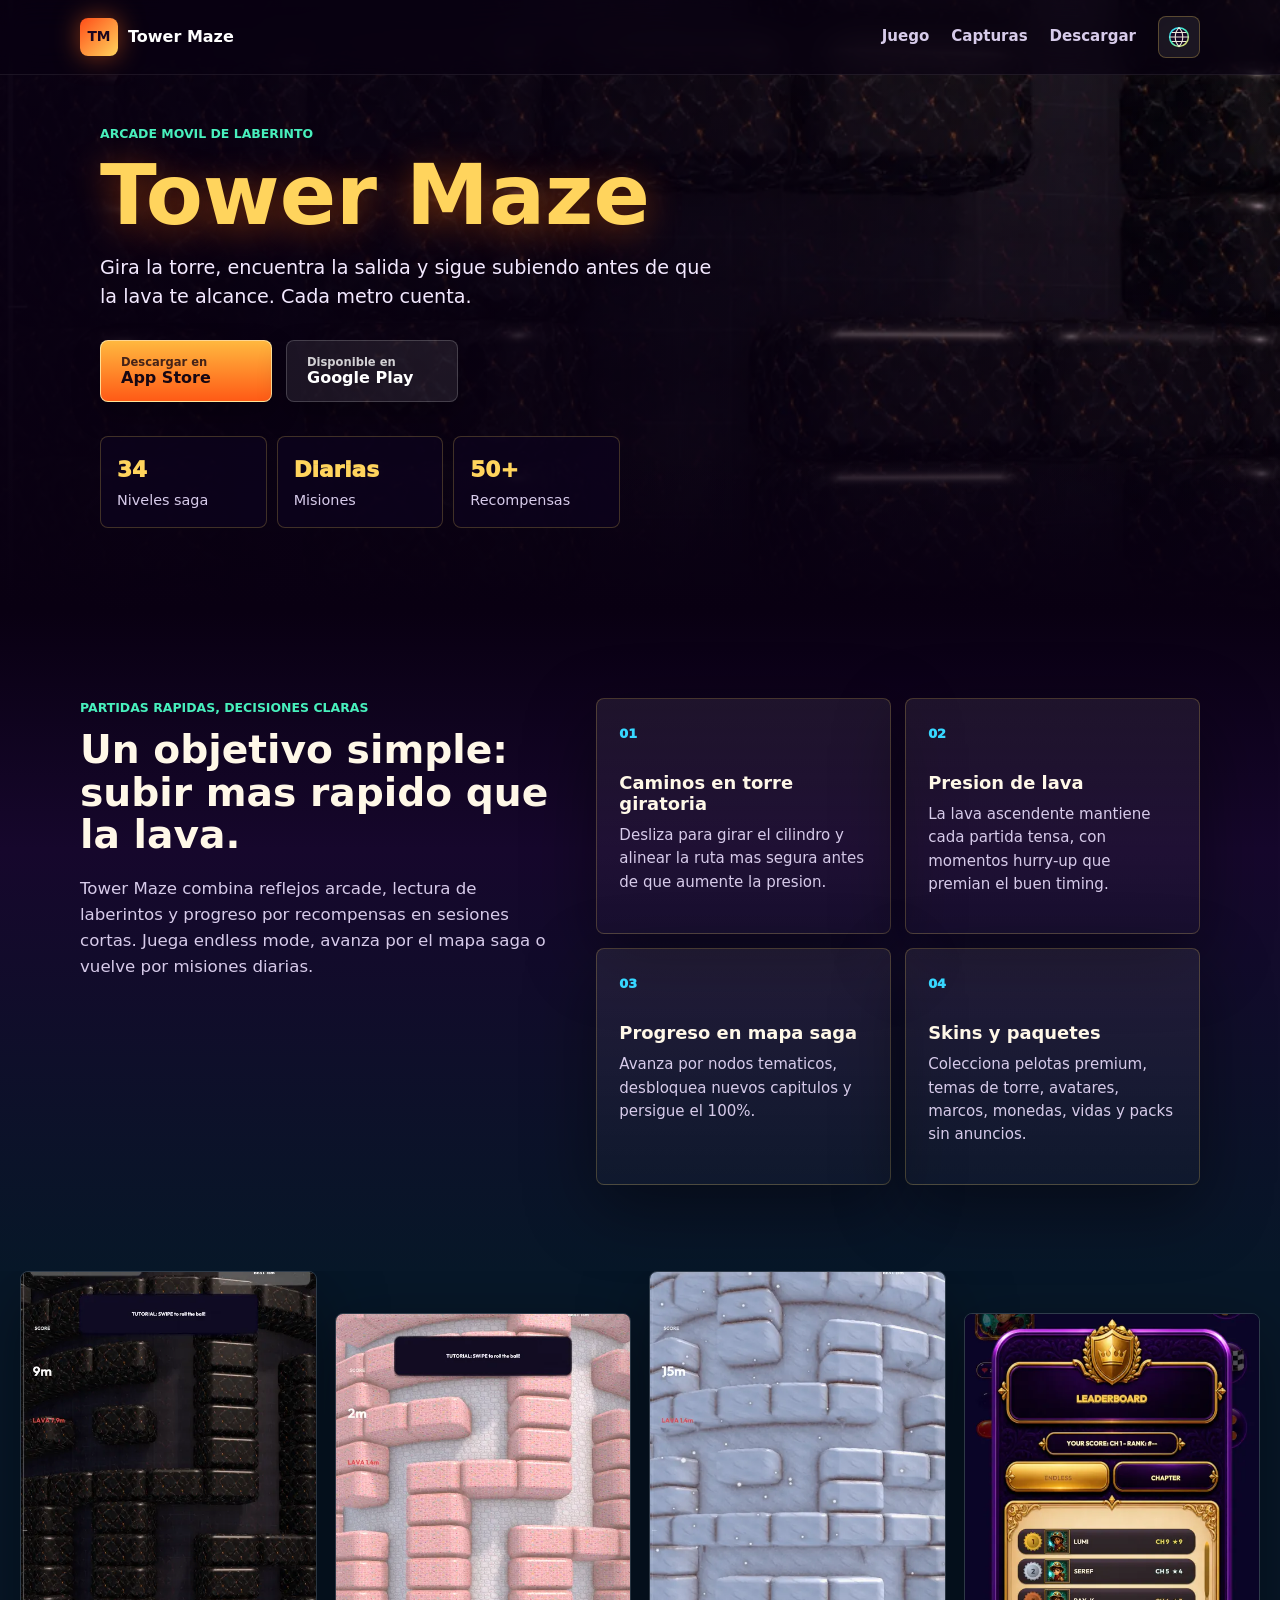
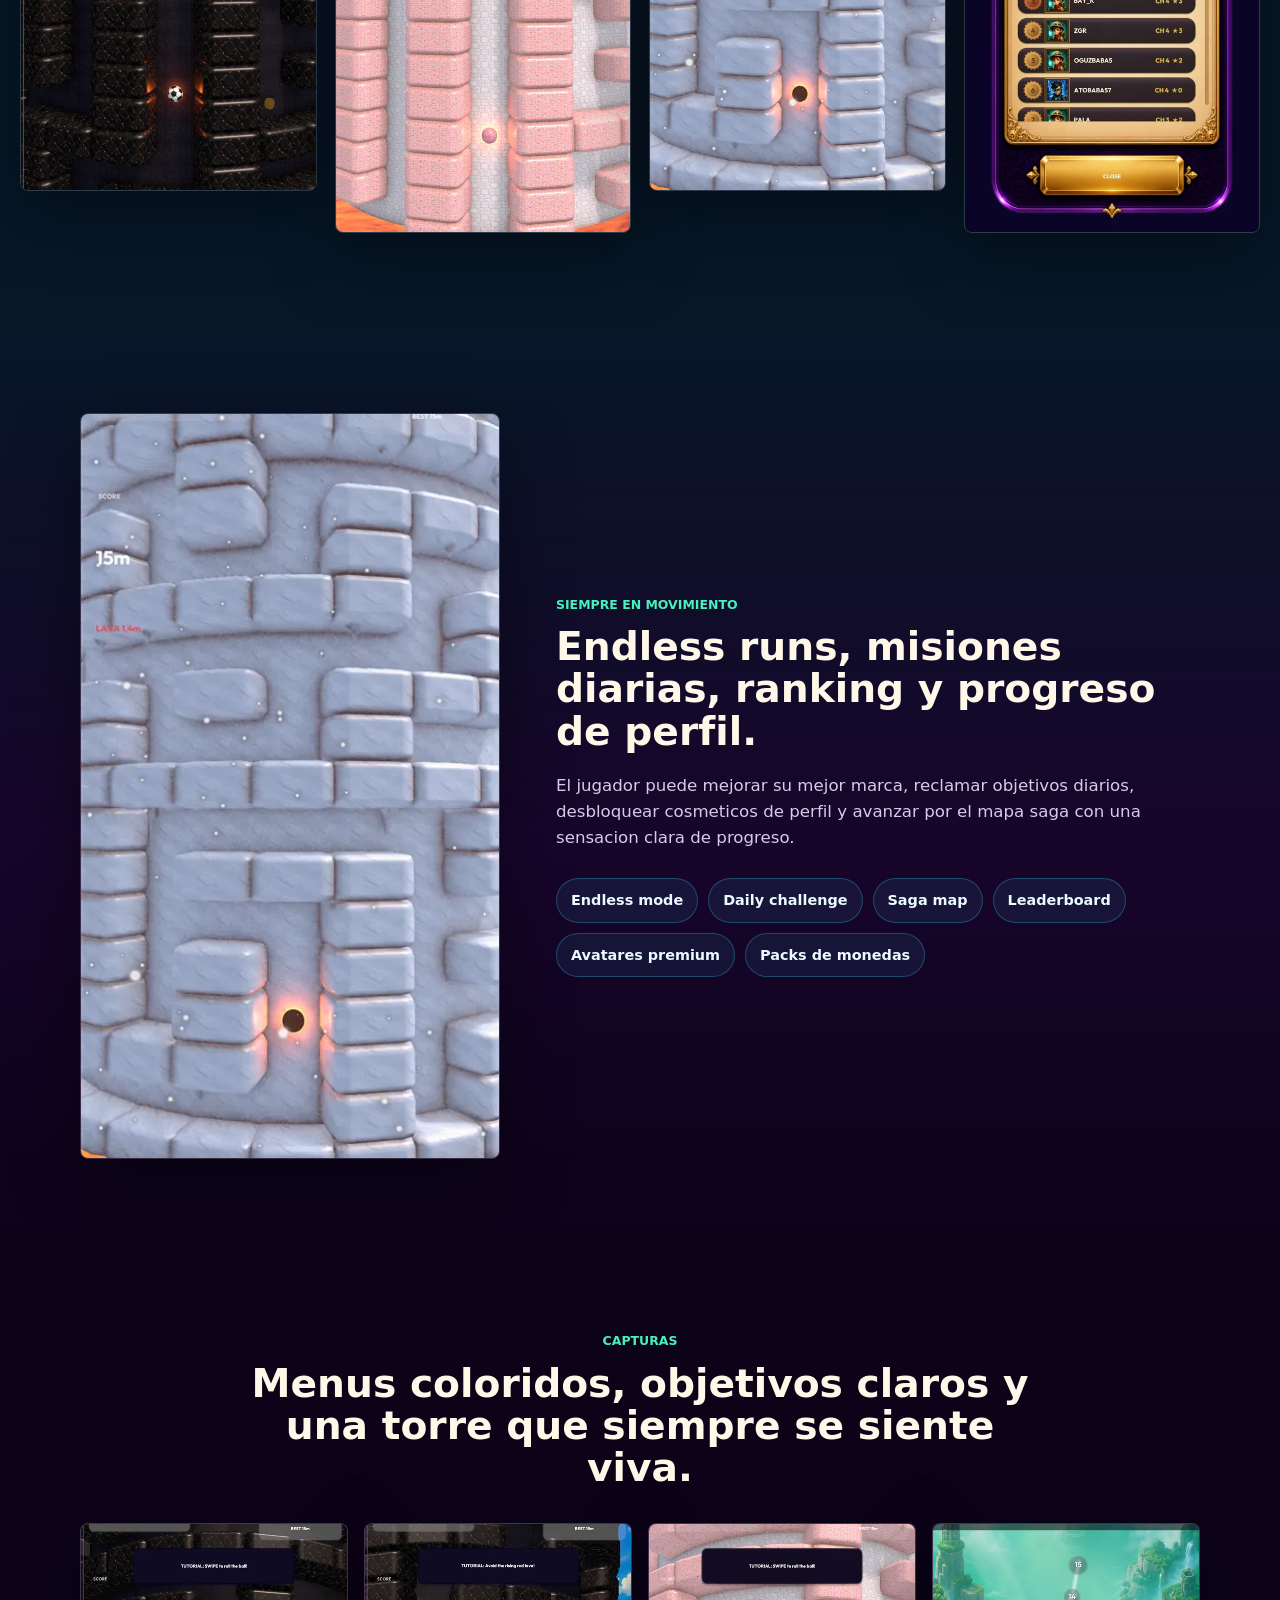
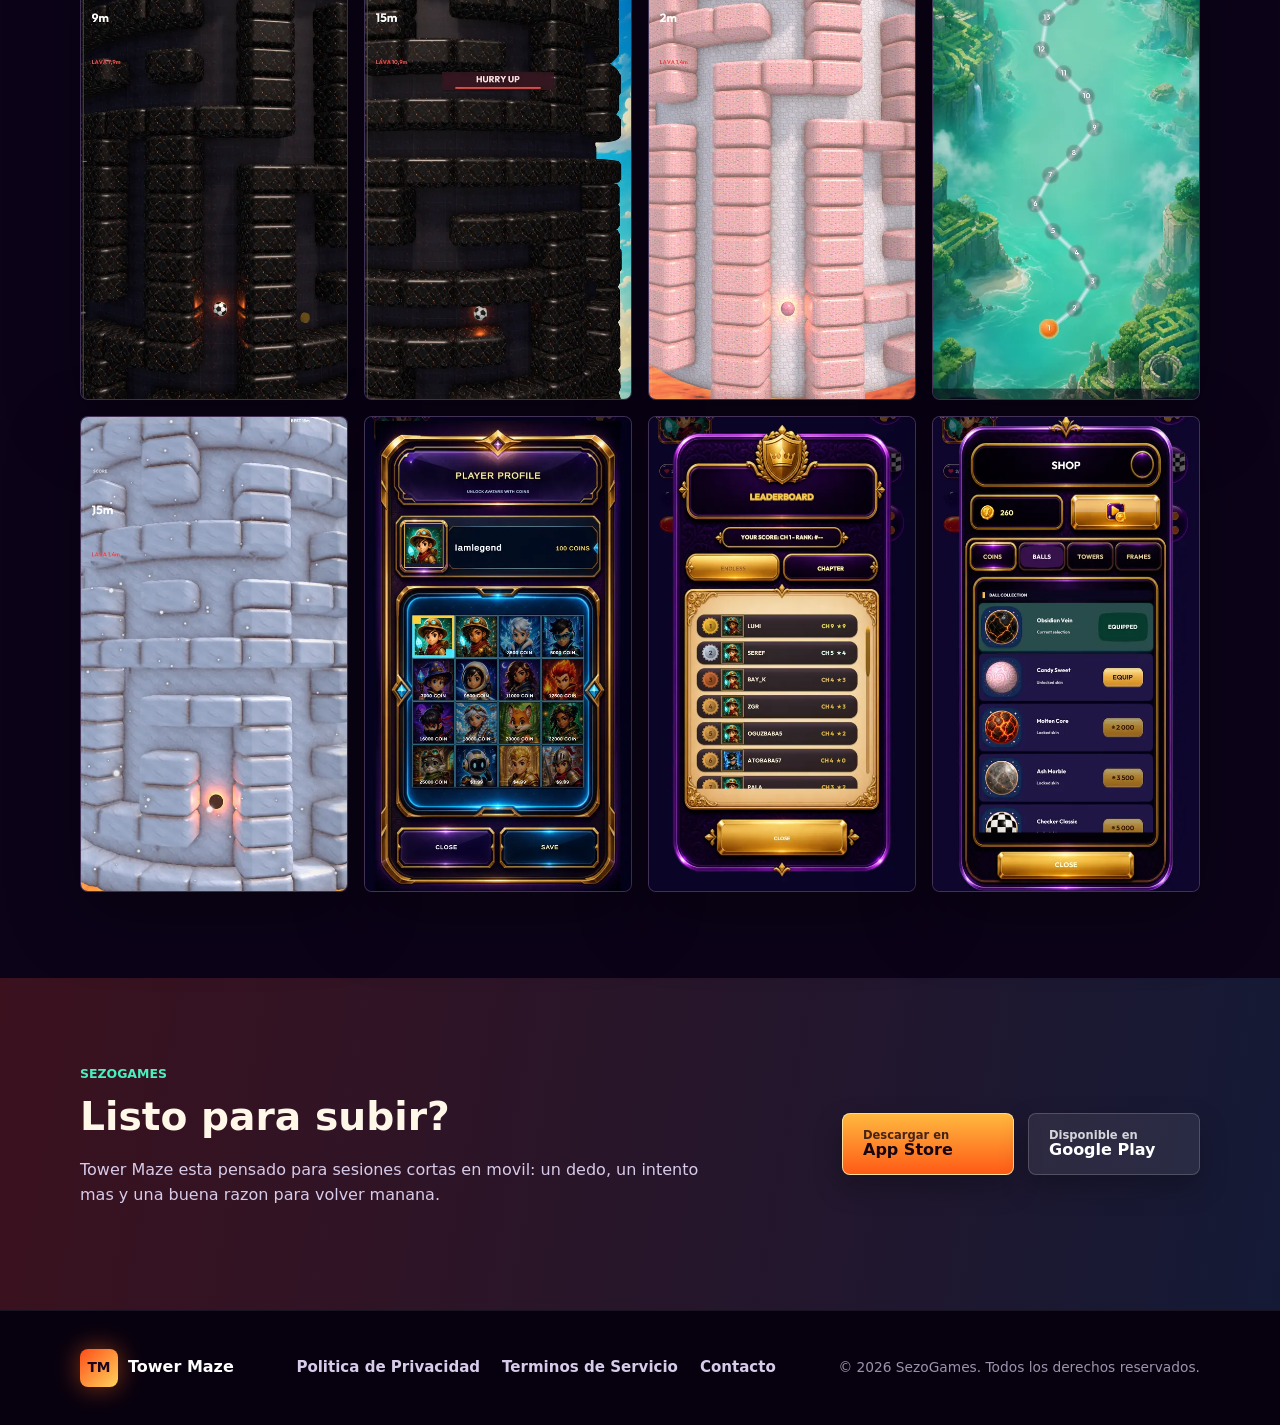
==== es/index.html @ 03af265b "Use icon language selector" ====
<!DOCTYPE html>
<html lang="es">
<head>
  <meta charset="UTF-8" />
  <meta name="viewport" content="width=device-width, initial-scale=1.0" />

  <title>Tower Maze - Sube, Escapa, Sobrevive | SezoGames</title>
  <meta name="description" content="Tower Maze es un juego arcade movil donde giras una torre laberinto, escapas de la lava, desbloqueas skins premium y completas misiones diarias." />
  <meta name="keywords" content="Tower Maze, SezoGames, juego arcade movil, torre de lava, laberinto giratorio, skins de pelota, misiones diarias, clasificacion" />

  <link rel="canonical" href="https://sezogames.github.io/es/" />
  <link rel="alternate" hreflang="en" href="https://sezogames.github.io/" />
  <link rel="alternate" hreflang="tr" href="https://sezogames.github.io/tr/" />
  <link rel="alternate" hreflang="es" href="https://sezogames.github.io/es/" />
  <link rel="alternate" hreflang="x-default" href="https://sezogames.github.io/" />

  <meta property="og:type" content="website" />
  <meta property="og:title" content="Tower Maze - Sube, Escapa, Sobrevive" />
  <meta property="og:description" content="Gira la torre, esquiva la lava, desbloquea skins y completa misiones diarias en Tower Maze." />
  <meta property="og:image" content="https://sezogames.github.io/assets/og-image.png" />
  <meta property="og:url" content="https://sezogames.github.io/es/" />
  <meta property="og:site_name" content="SezoGames" />
  <meta property="og:locale" content="es_ES" />

  <meta name="twitter:card" content="summary_large_image" />
  <meta name="twitter:title" content="Tower Maze - Sube, Escapa, Sobrevive" />
  <meta name="twitter:description" content="Gira la torre, esquiva la lava, desbloquea skins y completa misiones diarias en Tower Maze." />
  <meta name="twitter:image" content="https://sezogames.github.io/assets/og-image.png" />
  <link rel="icon" href="../assets/favicon.ico" />

  <script type="application/ld+json">
  {
    "@context": "https://schema.org",
    "@type": "MobileApplication",
    "name": "Tower Maze",
    "description": "Un juego arcade movil sobre girar una torre laberinto, escapar de la lava ascendente y desbloquear cosmeticos premium.",
    "operatingSystem": "Android, iOS",
    "applicationCategory": "GameApplication",
    "genre": ["Arcade", "Puzzle", "Action"],
    "inLanguage": ["en", "tr", "es"],
    "author": {
      "@type": "Organization",
      "name": "SezoGames"
    },
    "offers": {
      "@type": "Offer",
      "price": "0",
      "priceCurrency": "USD"
    }
  }
  </script>

  <link rel="stylesheet" href="../style.css" />
</head>
<body>
  <header class="topbar">
    <a class="brand" href="../" aria-label="Inicio de Tower Maze">
      <span class="brand-mark">TM</span>
      <span>Tower Maze</span>
    </a>
    <nav class="topnav" aria-label="Navegacion principal">
      <a href="#gameplay">Juego</a>
      <a href="#screenshots">Capturas</a>
      <a href="#download">Descargar</a>
      <details class="language-switcher">
        <summary aria-label="Elegir idioma">
          <img src="../assets/language-icon.svg" alt="" class="language-icon" />
        </summary>
        <div class="language-menu">
          <a href="../">English</a>
          <a href="../tr/">Turkce</a>
        </div>
      </details>
    </nav>
  </header>

  <main>
    <section class="hero">
      <div class="hero-content">
        <p class="eyebrow">Arcade movil de laberinto</p>
        <h1>Tower Maze</h1>
        <p class="hero-copy">
          Gira la torre, encuentra la salida y sigue subiendo antes de que la lava te alcance.
          Cada metro cuenta.
        </p>
        <div class="hero-actions" id="download">
          <a class="store-button primary" href="https://apps.apple.com/app/id6790924420" aria-label="Descargar Tower Maze en App Store">
            <span class="store-kicker">Descargar en</span>
            <span>App Store</span>
          </a>
          <a class="store-button" href="https://play.google.com/store/apps/details?id=com.sezogames.towermaze" aria-label="Descargar Tower Maze en Google Play">
            <span class="store-kicker">Disponible en</span>
            <span>Google Play</span>
          </a>
        </div>
        <dl class="hero-stats" aria-label="Destacados del juego">
          <div>
            <dt>34</dt>
            <dd>Niveles saga</dd>
          </div>
          <div>
            <dt>Diarias</dt>
            <dd>Misiones</dd>
          </div>
          <div>
            <dt>50+</dt>
            <dd>Recompensas</dd>
          </div>
        </dl>
      </div>
    </section>

    <section class="showcase" id="gameplay">
      <div class="container showcase-grid">
        <div class="section-intro">
          <p class="eyebrow">Partidas rapidas, decisiones claras</p>
          <h2>Un objetivo simple: subir mas rapido que la lava.</h2>
          <p>
            Tower Maze combina reflejos arcade, lectura de laberintos y progreso por recompensas en sesiones cortas.
            Juega endless mode, avanza por el mapa saga o vuelve por misiones diarias.
          </p>
        </div>
        <div class="feature-list">
          <article class="feature-card">
            <span class="feature-number">01</span>
            <h3>Caminos en torre giratoria</h3>
            <p>Desliza para girar el cilindro y alinear la ruta mas segura antes de que aumente la presion.</p>
          </article>
          <article class="feature-card">
            <span class="feature-number">02</span>
            <h3>Presion de lava</h3>
            <p>La lava ascendente mantiene cada partida tensa, con momentos hurry-up que premian el buen timing.</p>
          </article>
          <article class="feature-card">
            <span class="feature-number">03</span>
            <h3>Progreso en mapa saga</h3>
            <p>Avanza por nodos tematicos, desbloquea nuevos capitulos y persigue el 100%.</p>
          </article>
          <article class="feature-card">
            <span class="feature-number">04</span>
            <h3>Skins y paquetes</h3>
            <p>Colecciona pelotas premium, temas de torre, avatares, marcos, monedas, vidas y packs sin anuncios.</p>
          </article>
        </div>
      </div>
    </section>

    <section class="phone-strip" aria-label="Capturas de Tower Maze">
      <img src="../assets/screenshots/screen-01.webp" alt="Gameplay de Tower Maze en una torre oscura con lava" loading="lazy" />
      <img src="../assets/screenshots/screen-03.webp" alt="Momento hurry up en una torre helada de Tower Maze" loading="lazy" />
      <img src="../assets/screenshots/screen-05.webp" alt="Gameplay de Tower Maze con torre helada y lava abajo" loading="lazy" />
      <img src="../assets/screenshots/screen-07.webp" alt="Pantalla de recompensas y misiones de Tower Maze" loading="lazy" />
    </section>

    <section class="deep-dive">
      <div class="container split">
        <div class="visual-panel">
          <img src="../assets/frost-gameplay.webp" alt="Gameplay de Tower Maze en torre de hielo" loading="lazy" />
        </div>
        <div class="section-intro">
          <p class="eyebrow">Siempre en movimiento</p>
          <h2>Endless runs, misiones diarias, ranking y progreso de perfil.</h2>
          <p>
            El jugador puede mejorar su mejor marca, reclamar objetivos diarios, desbloquear cosmeticos de perfil
            y avanzar por el mapa saga con una sensacion clara de progreso.
          </p>
          <div class="pill-grid">
            <span>Endless mode</span>
            <span>Daily challenge</span>
            <span>Saga map</span>
            <span>Leaderboard</span>
            <span>Avatares premium</span>
            <span>Packs de monedas</span>
          </div>
        </div>
      </div>
    </section>

    <section class="gallery" id="screenshots">
      <div class="container">
        <div class="section-intro centered">
          <p class="eyebrow">Capturas</p>
          <h2>Menus coloridos, objetivos claros y una torre que siempre se siente viva.</h2>
        </div>
        <div class="screenshot-gallery">
          <img src="../assets/screenshots/screen-01.webp" alt="Captura de gameplay oscuro con lava en Tower Maze" loading="lazy" />
          <img src="../assets/screenshots/screen-02.webp" alt="Captura de Tower Maze con lava ascendente" loading="lazy" />
          <img src="../assets/screenshots/screen-03.webp" alt="Captura de gameplay helado hurry up de Tower Maze" loading="lazy" />
          <img src="../assets/screenshots/screen-04.webp" alt="Menu principal de Tower Maze" loading="lazy" />
          <img src="../assets/screenshots/screen-05.webp" alt="Torre helada de Tower Maze" loading="lazy" />
          <img src="../assets/screenshots/screen-06.webp" alt="Pantalla de recompensa de Tower Maze" loading="lazy" />
          <img src="../assets/screenshots/screen-07.webp" alt="Pantalla de misiones de Tower Maze" loading="lazy" />
          <img src="../assets/screenshots/screen-08.webp" alt="Pantalla de personalizacion de Tower Maze" loading="lazy" />
        </div>
      </div>
    </section>

    <section class="download-band">
      <div class="container download-grid">
        <div>
          <p class="eyebrow">SezoGames</p>
          <h2>Listo para subir?</h2>
          <p>
            Tower Maze esta pensado para sesiones cortas en movil: un dedo, un intento mas
            y una buena razon para volver manana.
          </p>
        </div>
        <div class="download-actions">
          <a class="store-button primary" href="https://apps.apple.com/app/id6790924420" aria-label="Descargar Tower Maze en App Store">
            <span class="store-kicker">Descargar en</span>
            <span>App Store</span>
          </a>
          <a class="store-button" href="https://play.google.com/store/apps/details?id=com.sezogames.towermaze" aria-label="Descargar Tower Maze en Google Play">
            <span class="store-kicker">Disponible en</span>
            <span>Google Play</span>
          </a>
        </div>
      </div>
    </section>
  </main>

  <footer class="site-footer">
    <div class="container footer-inner">
      <a class="brand footer-brand" href="../">
        <span class="brand-mark">TM</span>
        <span>Tower Maze</span>
      </a>
      <nav class="footer-nav" aria-label="Navegacion del pie">
        <a href="../privacy.html">Politica de Privacidad</a>
        <a href="../terms.html">Terminos de Servicio</a>
        <a href="mailto:hello@sezogames.com">Contacto</a>
      </nav>
      <p class="footer-copy">&copy; 2026 SezoGames. Todos los derechos reservados.</p>
    </div>
  </footer>
</body>
</html>
---- style.css ----
:root {
  --ink: #090012;
  --night: #120523;
  --panel: #1d0b35;
  --panel-2: #071728;
  --gold: #ffd45d;
  --gold-strong: #ffad25;
  --lava: #ff4d18;
  --cyan: #37d7ff;
  --mint: #48f0bd;
  --text: #fff8e8;
  --muted: #d7cbea;
  --line: rgba(255, 212, 93, 0.22);
  --shadow: 0 22px 70px rgba(0, 0, 0, 0.42);
  --font-main: "Segoe UI", system-ui, -apple-system, BlinkMacSystemFont, Arial, sans-serif;
}

*,
*::before,
*::after {
  box-sizing: border-box;
}

html {
  scroll-behavior: smooth;
}

body {
  margin: 0;
  background: var(--ink);
  color: var(--text);
  font-family: var(--font-main);
  line-height: 1.55;
  -webkit-font-smoothing: antialiased;
}

img {
  display: block;
  max-width: 100%;
}

a {
  color: inherit;
  text-decoration: none;
}

.container {
  width: min(1120px, calc(100% - 40px));
  margin: 0 auto;
}

.topbar {
  position: fixed;
  z-index: 20;
  top: 0;
  left: 0;
  right: 0;
  display: flex;
  align-items: center;
  justify-content: space-between;
  gap: 20px;
  padding: 16px max(20px, calc((100vw - 1120px) / 2));
  background: rgba(9, 0, 18, 0.66);
  border-bottom: 1px solid rgba(255, 255, 255, 0.08);
  backdrop-filter: blur(16px);
}

.brand {
  display: inline-flex;
  align-items: center;
  gap: 10px;
  min-width: max-content;
  font-weight: 900;
  color: #fff;
}

.brand-mark {
  display: grid;
  place-items: center;
  width: 38px;
  height: 38px;
  border-radius: 8px;
  background: linear-gradient(135deg, var(--lava), var(--gold));
  color: #1b061f;
  font-size: 0.86rem;
  box-shadow: 0 0 26px rgba(255, 105, 23, 0.52);
}

.topnav,
.footer-nav {
  display: flex;
  flex-wrap: wrap;
  align-items: center;
  justify-content: center;
  gap: 10px 22px;
}

.topnav a,
.footer-nav a {
  color: var(--muted);
  font-size: 0.94rem;
  font-weight: 750;
}

.topnav a:hover,
.footer-nav a:hover {
  color: var(--gold);
}

.language-switcher {
  position: relative;
  flex: 0 0 auto;
}

.language-switcher summary {
  display: grid;
  place-items: center;
  width: 42px;
  height: 42px;
  border: 1px solid rgba(255, 212, 93, 0.28);
  border-radius: 8px;
  background: rgba(255, 255, 255, 0.08);
  cursor: pointer;
  list-style: none;
  transition: background 0.2s ease, border-color 0.2s ease, transform 0.2s ease;
}

.language-switcher summary::-webkit-details-marker {
  display: none;
}

.language-switcher summary:hover {
  background: rgba(255, 212, 93, 0.12);
  border-color: rgba(255, 212, 93, 0.6);
  transform: translateY(-1px);
}

.language-icon {
  width: 24px;
  height: 24px;
}

.language-menu {
  position: absolute;
  top: calc(100% + 10px);
  right: 0;
  z-index: 30;
  display: grid;
  min-width: 128px;
  padding: 8px;
  border: 1px solid rgba(255, 212, 93, 0.28);
  border-radius: 8px;
  background: rgba(9, 0, 18, 0.96);
  box-shadow: var(--shadow);
}

.language-menu a {
  display: block;
  padding: 9px 12px;
  border-radius: 6px;
  color: var(--muted);
  font-size: 0.9rem;
  font-weight: 850;
  white-space: nowrap;
}

.language-menu a:hover {
  background: rgba(255, 212, 93, 0.12);
  color: var(--gold);
}

.hero {
  position: relative;
  min-height: 68svh;
  display: grid;
  align-items: center;
  padding: 112px 20px 72px;
  overflow: hidden;
  background:
    linear-gradient(90deg, rgba(9, 0, 18, 0.92) 0%, rgba(9, 0, 18, 0.68) 44%, rgba(9, 0, 18, 0.16) 100%),
    linear-gradient(180deg, rgba(9, 0, 18, 0.04), rgba(9, 0, 18, 0.74)),
    url("assets/hero-gameplay.webp") center right 28% / cover no-repeat;
}

.hero::after {
  content: "";
  position: absolute;
  inset: auto 0 0;
  height: 160px;
  background: linear-gradient(180deg, transparent, var(--ink));
  pointer-events: none;
}

.hero-content {
  position: relative;
  z-index: 1;
  width: min(680px, 100%);
  margin-left: max(0px, calc((100vw - 1120px) / 2));
}

.eyebrow {
  margin: 0 0 12px;
  color: var(--mint);
  font-size: 0.78rem;
  font-weight: 900;
  letter-spacing: 0;
  text-transform: uppercase;
}

h1,
h2,
h3,
p {
  margin-top: 0;
}

h1 {
  margin-bottom: 18px;
  font-size: 5.2rem;
  line-height: 0.95;
  color: var(--gold);
  text-shadow: 0 6px 36px rgba(255, 102, 0, 0.45);
}

h2 {
  margin-bottom: 20px;
  font-size: 2.45rem;
  line-height: 1.08;
}

h3 {
  margin-bottom: 10px;
  font-size: 1.12rem;
  line-height: 1.18;
}

.hero-copy {
  width: min(620px, 100%);
  margin-bottom: 28px;
  color: #f3e9ff;
  font-size: 1.2rem;
}

.hero-actions,
.download-actions {
  display: flex;
  flex-wrap: wrap;
  gap: 14px;
}

.store-button {
  display: inline-flex;
  flex-direction: column;
  justify-content: center;
  min-width: 172px;
  min-height: 62px;
  padding: 10px 20px;
  border: 1px solid rgba(255, 255, 255, 0.18);
  border-radius: 8px;
  background: rgba(255, 255, 255, 0.08);
  color: #fff;
  font-weight: 900;
  line-height: 1.12;
  box-shadow: 0 12px 28px rgba(0, 0, 0, 0.25);
}

.store-button.primary {
  background: linear-gradient(180deg, #ffb83f, #ff5a16);
  border-color: rgba(255, 236, 169, 0.85);
  color: #170713;
}

.store-button:hover {
  transform: translateY(-2px);
}

.store-kicker {
  display: block;
  font-size: 0.72rem;
  font-weight: 800;
  opacity: 0.8;
}

.hero-stats {
  display: grid;
  grid-template-columns: repeat(3, minmax(0, 1fr));
  gap: 10px;
  width: min(520px, 100%);
  margin: 34px 0 0;
}

.hero-stats div {
  min-height: 88px;
  padding: 16px;
  border: 1px solid rgba(255, 212, 93, 0.22);
  border-radius: 8px;
  background: rgba(13, 4, 30, 0.72);
}

.hero-stats dt {
  color: var(--gold);
  font-size: 1.35rem;
  font-weight: 950;
}

.hero-stats dd {
  margin: 2px 0 0;
  color: var(--muted);
  font-size: 0.9rem;
}

section {
  padding: 86px 0;
}

.showcase {
  background:
    linear-gradient(180deg, var(--ink), #16072c 36%, #071728);
}

.showcase-grid {
  display: grid;
  grid-template-columns: minmax(0, 0.88fr) minmax(0, 1.12fr);
  gap: 42px;
  align-items: start;
}

.section-intro p:not(.eyebrow) {
  color: var(--muted);
  font-size: 1.04rem;
}

.feature-list {
  display: grid;
  grid-template-columns: repeat(2, minmax(0, 1fr));
  gap: 14px;
}

.feature-card {
  min-height: 190px;
  padding: 22px;
  border: 1px solid var(--line);
  border-radius: 8px;
  background: linear-gradient(180deg, rgba(255, 255, 255, 0.07), rgba(255, 255, 255, 0.025));
  box-shadow: var(--shadow);
}

.feature-number {
  display: inline-block;
  margin-bottom: 28px;
  color: var(--cyan);
  font-size: 0.8rem;
  font-weight: 950;
}

.feature-card p {
  color: var(--muted);
  font-size: 0.94rem;
}

.phone-strip {
  display: grid;
  grid-template-columns: repeat(4, minmax(180px, 1fr));
  gap: 18px;
  padding: 0 20px 94px;
  background: #071728;
  overflow: hidden;
}

.phone-strip img,
.screenshot-gallery img,
.visual-panel img {
  border: 1px solid rgba(255, 255, 255, 0.16);
  border-radius: 8px;
  box-shadow: var(--shadow);
}

.phone-strip img {
  width: 100%;
  height: 520px;
  object-fit: cover;
}

.phone-strip img:nth-child(2),
.phone-strip img:nth-child(4) {
  margin-top: 42px;
}

.deep-dive {
  background:
    linear-gradient(180deg, #071728, #17052b 56%, #0c0319);
}

.split {
  display: grid;
  grid-template-columns: minmax(260px, 420px) minmax(0, 1fr);
  gap: 56px;
  align-items: center;
}

.visual-panel img {
  width: 100%;
  aspect-ratio: 9 / 16;
  object-fit: cover;
}

.pill-grid {
  display: flex;
  flex-wrap: wrap;
  gap: 10px;
  margin-top: 28px;
}

.pill-grid span {
  padding: 10px 14px;
  border: 1px solid rgba(55, 215, 255, 0.28);
  border-radius: 999px;
  background: rgba(55, 215, 255, 0.08);
  color: #eafaff;
  font-size: 0.9rem;
  font-weight: 800;
}

.gallery {
  background: #0c0319;
}

.centered {
  width: min(780px, 100%);
  margin: 0 auto 34px;
  text-align: center;
}

.screenshot-gallery {
  display: grid;
  grid-template-columns: repeat(4, minmax(0, 1fr));
  gap: 16px;
}

.screenshot-gallery img {
  width: 100%;
  aspect-ratio: 9 / 16;
  object-fit: cover;
  background: var(--panel);
}

.download-band {
  background:
    linear-gradient(100deg, rgba(255, 77, 24, 0.18), rgba(55, 215, 255, 0.1)),
    #10041f;
}

.download-grid {
  display: grid;
  grid-template-columns: minmax(0, 1fr) auto;
  gap: 34px;
  align-items: center;
}

.download-grid p:not(.eyebrow) {
  max-width: 620px;
  color: var(--muted);
}

.site-footer {
  padding: 38px 0;
  background: #07000f;
  border-top: 1px solid rgba(255, 255, 255, 0.08);
}

.footer-inner {
  display: flex;
  align-items: center;
  justify-content: space-between;
  gap: 24px;
}

.footer-copy {
  margin: 0;
  color: rgba(215, 203, 234, 0.72);
  font-size: 0.86rem;
}

.footer-brand {
  flex: 0 0 auto;
}

.site-header {
  position: sticky;
  top: 0;
  z-index: 10;
  padding: 16px 0;
  background: rgba(9, 0, 18, 0.9);
  border-bottom: 1px solid rgba(255, 255, 255, 0.08);
  backdrop-filter: blur(16px);
}

.header-inner {
  display: flex;
  align-items: center;
  justify-content: space-between;
  width: min(1040px, calc(100% - 40px));
  margin: 0 auto;
}

.site-logo {
  color: var(--gold);
  font-weight: 900;
}

.nav-links {
  display: flex;
  gap: 20px;
}

.nav-links a {
  color: var(--muted);
  font-weight: 800;
}

.legal-page {
  min-height: 100vh;
  padding: 70px 20px 90px;
  background: linear-gradient(180deg, var(--night), var(--ink));
}

.legal-header,
.legal-content {
  width: min(900px, 100%);
  margin: 0 auto;
}

.legal-header {
  margin-bottom: 44px;
  text-align: center;
}

.legal-title {
  margin: 0 0 16px;
  color: var(--gold);
  font-size: 2.7rem;
  line-height: 1.1;
}

.legal-meta {
  display: flex;
  flex-wrap: wrap;
  justify-content: center;
  gap: 12px 22px;
  color: var(--muted);
  font-size: 0.92rem;
}

.legal-content h2 {
  margin: 36px 0 14px;
  color: #fff;
  font-size: 1.35rem;
}

.legal-content h3 {
  margin: 26px 0 10px;
  color: var(--gold);
  font-size: 1.08rem;
}

.legal-content p,
.legal-content li {
  color: var(--muted);
}

.legal-content a {
  color: var(--cyan);
}

.legal-notice {
  margin: 34px 0;
  padding: 18px 20px;
  border-left: 4px solid var(--lava);
  border-radius: 8px;
  background: rgba(255, 77, 24, 0.12);
  color: var(--text);
}

@media (max-width: 900px) {
  .topbar {
    align-items: flex-start;
    flex-direction: column;
    gap: 12px;
  }

  .hero {
    min-height: 70svh;
    padding-top: 148px;
    background:
      linear-gradient(180deg, rgba(9, 0, 18, 0.86), rgba(9, 0, 18, 0.78)),
      url("assets/hero-gameplay.webp") center top / cover no-repeat;
  }

  h1 {
    font-size: 4rem;
  }

  h2 {
    font-size: 2rem;
  }

  .showcase-grid,
  .split,
  .download-grid {
    grid-template-columns: 1fr;
  }

  .phone-strip {
    grid-template-columns: repeat(2, minmax(0, 1fr));
  }

  .screenshot-gallery {
    grid-template-columns: repeat(2, minmax(0, 1fr));
  }

  .download-actions {
    justify-content: flex-start;
  }

  .footer-inner {
    flex-direction: column;
    text-align: center;
  }
}

@media (max-width: 620px) {
  .container {
    width: min(100% - 28px, 1120px);
  }

  section {
    padding: 62px 0;
  }

  .topnav {
    justify-content: flex-start;
    gap: 8px 15px;
  }

  .topnav a {
    font-size: 0.86rem;
  }

  h1 {
    font-size: 3.15rem;
  }

  h2 {
    font-size: 1.65rem;
  }

  .hero-copy {
    font-size: 1.02rem;
  }

  .hero-actions,
  .download-actions {
    flex-direction: column;
    align-items: stretch;
  }

  .store-button {
    width: 100%;
  }

  .hero-stats {
    grid-template-columns: 1fr;
  }

  .feature-list,
  .phone-strip,
  .screenshot-gallery {
    grid-template-columns: 1fr;
  }

  .feature-card {
    min-height: auto;
  }

  .phone-strip {
    padding-bottom: 62px;
  }

  .phone-strip img {
    height: auto;
    aspect-ratio: 9 / 16;
  }

  .phone-strip img:nth-child(2),
  .phone-strip img:nth-child(4) {
    margin-top: 0;
  }

  .header-inner {
    flex-direction: column;
    gap: 12px;
  }

  .legal-title {
    font-size: 2rem;
  }
}
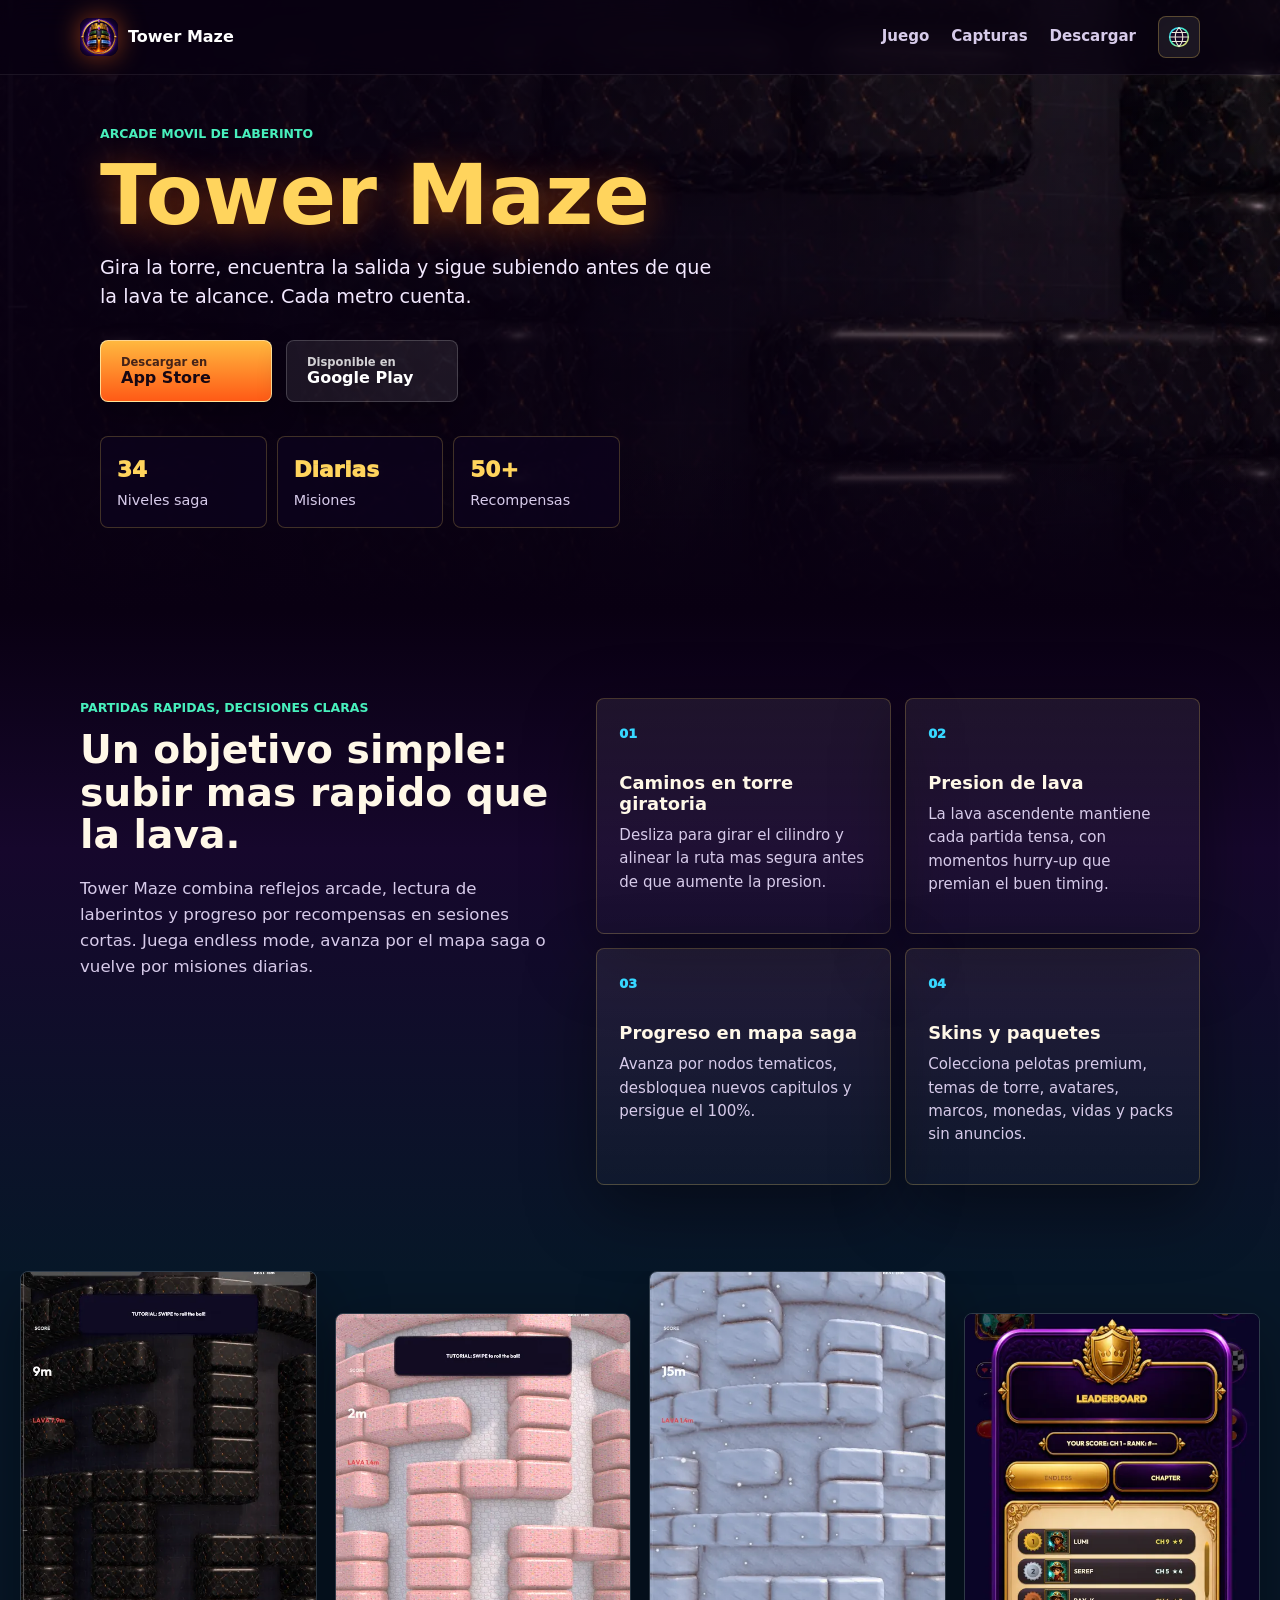
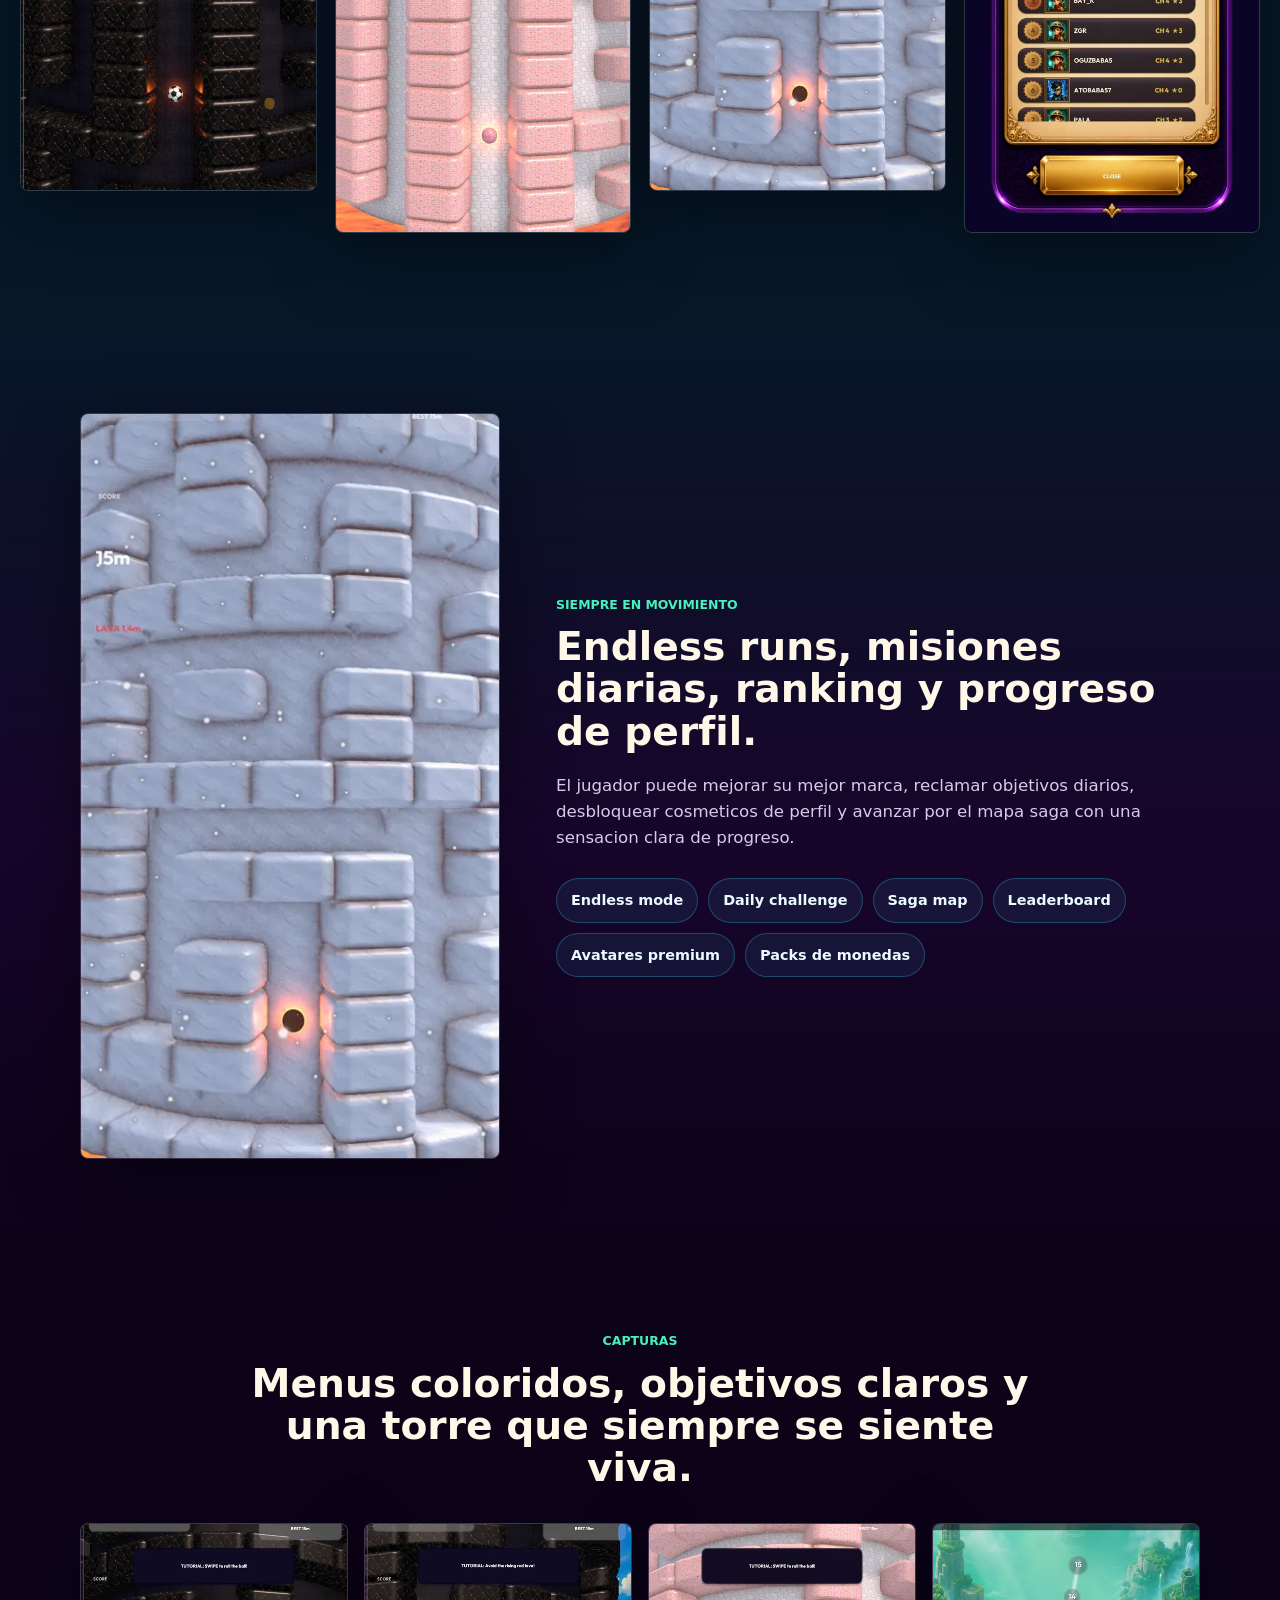
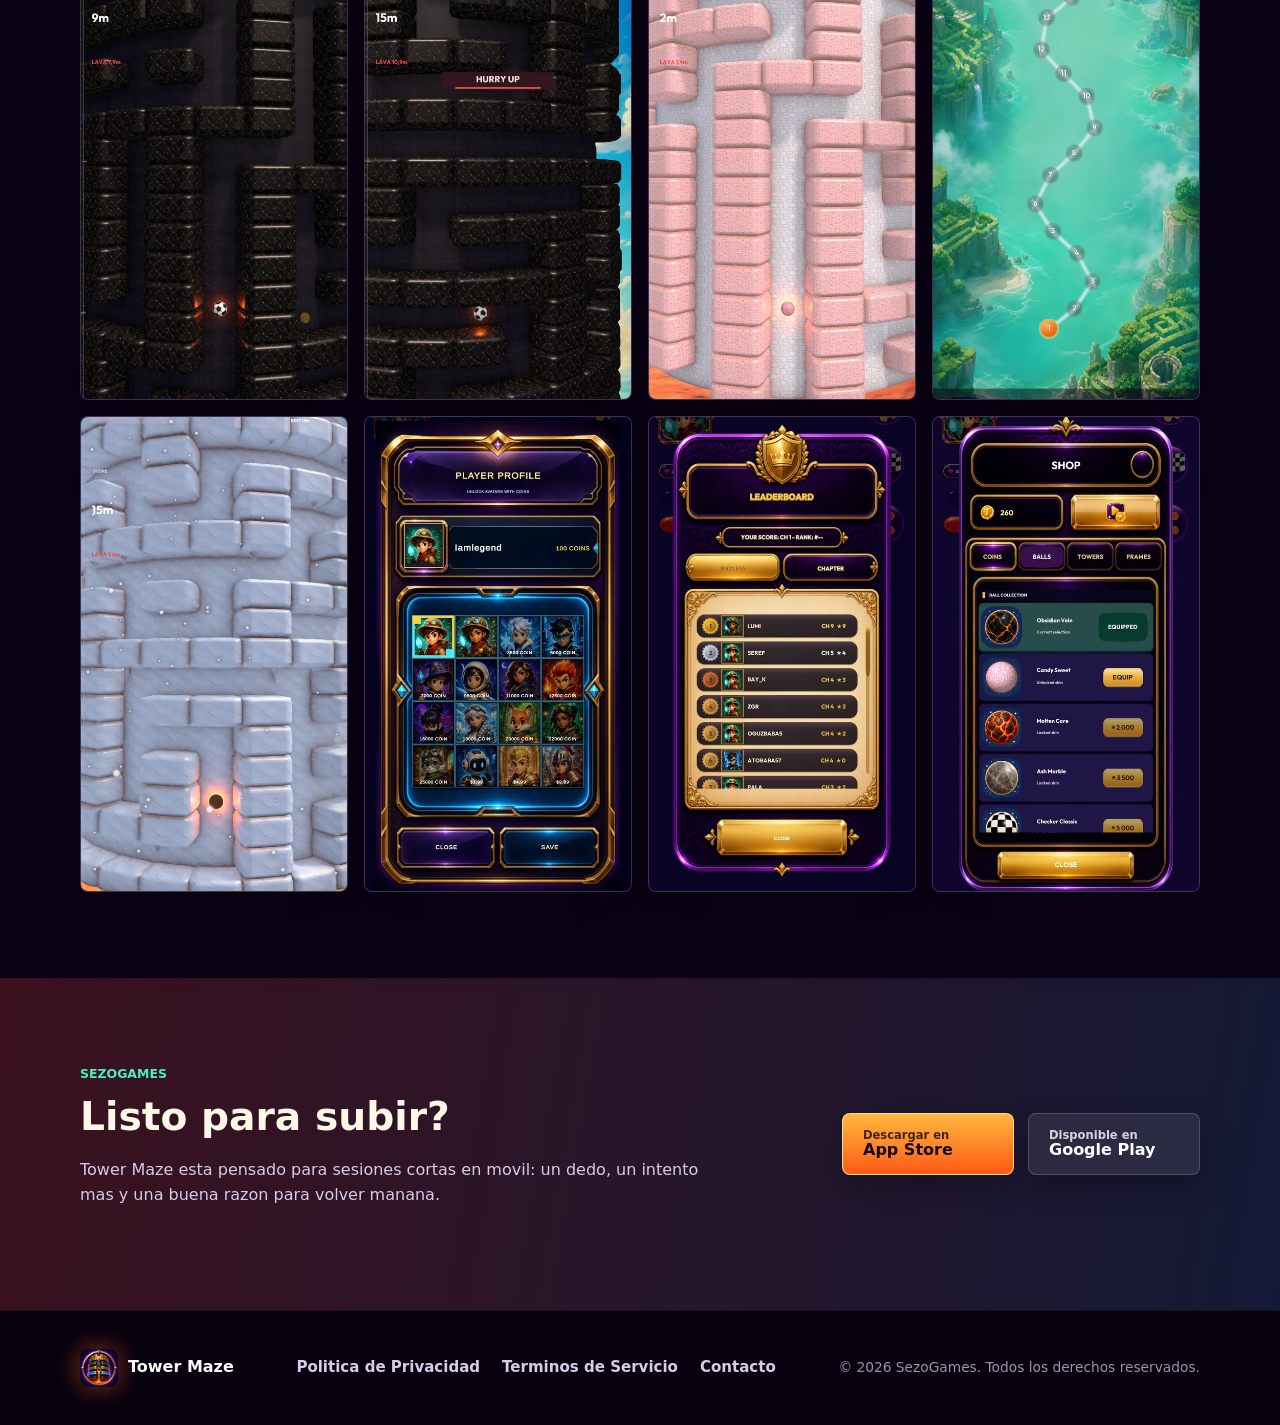
==== commit 2d1cb23c: "Use Tower Maze app icon across site" ====
--- a/es/index.html
+++ b/es/index.html
@@ -26,7 +26,7 @@
   <meta name="twitter:title" content="Tower Maze - Sube, Escapa, Sobrevive" />
   <meta name="twitter:description" content="Gira la torre, esquiva la lava, desbloquea skins y completa misiones diarias en Tower Maze." />
   <meta name="twitter:image" content="https://sezogames.github.io/assets/og-image.png" />
-  <link rel="icon" href="../assets/favicon.ico" />
+  <link rel="icon" type="image/png" href="../assets/app-icon.png" />
 
   <script type="application/ld+json">
   {
@@ -55,7 +55,7 @@
 <body>
   <header class="topbar">
     <a class="brand" href="../" aria-label="Inicio de Tower Maze">
-      <span class="brand-mark">TM</span>
+      <img class="brand-mark" src="../assets/app-icon.png" alt="" width="38" height="38" />
       <span>Tower Maze</span>
     </a>
     <nav class="topnav" aria-label="Navegacion principal">
@@ -222,13 +222,13 @@
   <footer class="site-footer">
     <div class="container footer-inner">
       <a class="brand footer-brand" href="../">
-        <span class="brand-mark">TM</span>
+        <img class="brand-mark" src="../assets/app-icon.png" alt="" width="38" height="38" />
         <span>Tower Maze</span>
       </a>
       <nav class="footer-nav" aria-label="Navegacion del pie">
         <a href="../privacy.html">Politica de Privacidad</a>
         <a href="../terms.html">Terminos de Servicio</a>
-        <a href="mailto:hello@sezogames.com">Contacto</a>
+        <a href="mailto:oguzhansezgin.ie@gmail.com">Contacto</a>
       </nav>
       <p class="footer-copy">&copy; 2026 SezoGames. Todos los derechos reservados.</p>
     </div>
--- a/style.css
+++ b/style.css
@@ -75,14 +75,11 @@
 }
 
 .brand-mark {
-  display: grid;
-  place-items: center;
+  display: block;
   width: 38px;
   height: 38px;
-  border-radius: 8px;
-  background: linear-gradient(135deg, var(--lava), var(--gold));
-  color: #1b061f;
-  font-size: 0.86rem;
+  border-radius: 9px;
+  object-fit: cover;
   box-shadow: 0 0 26px rgba(255, 105, 23, 0.52);
 }
 
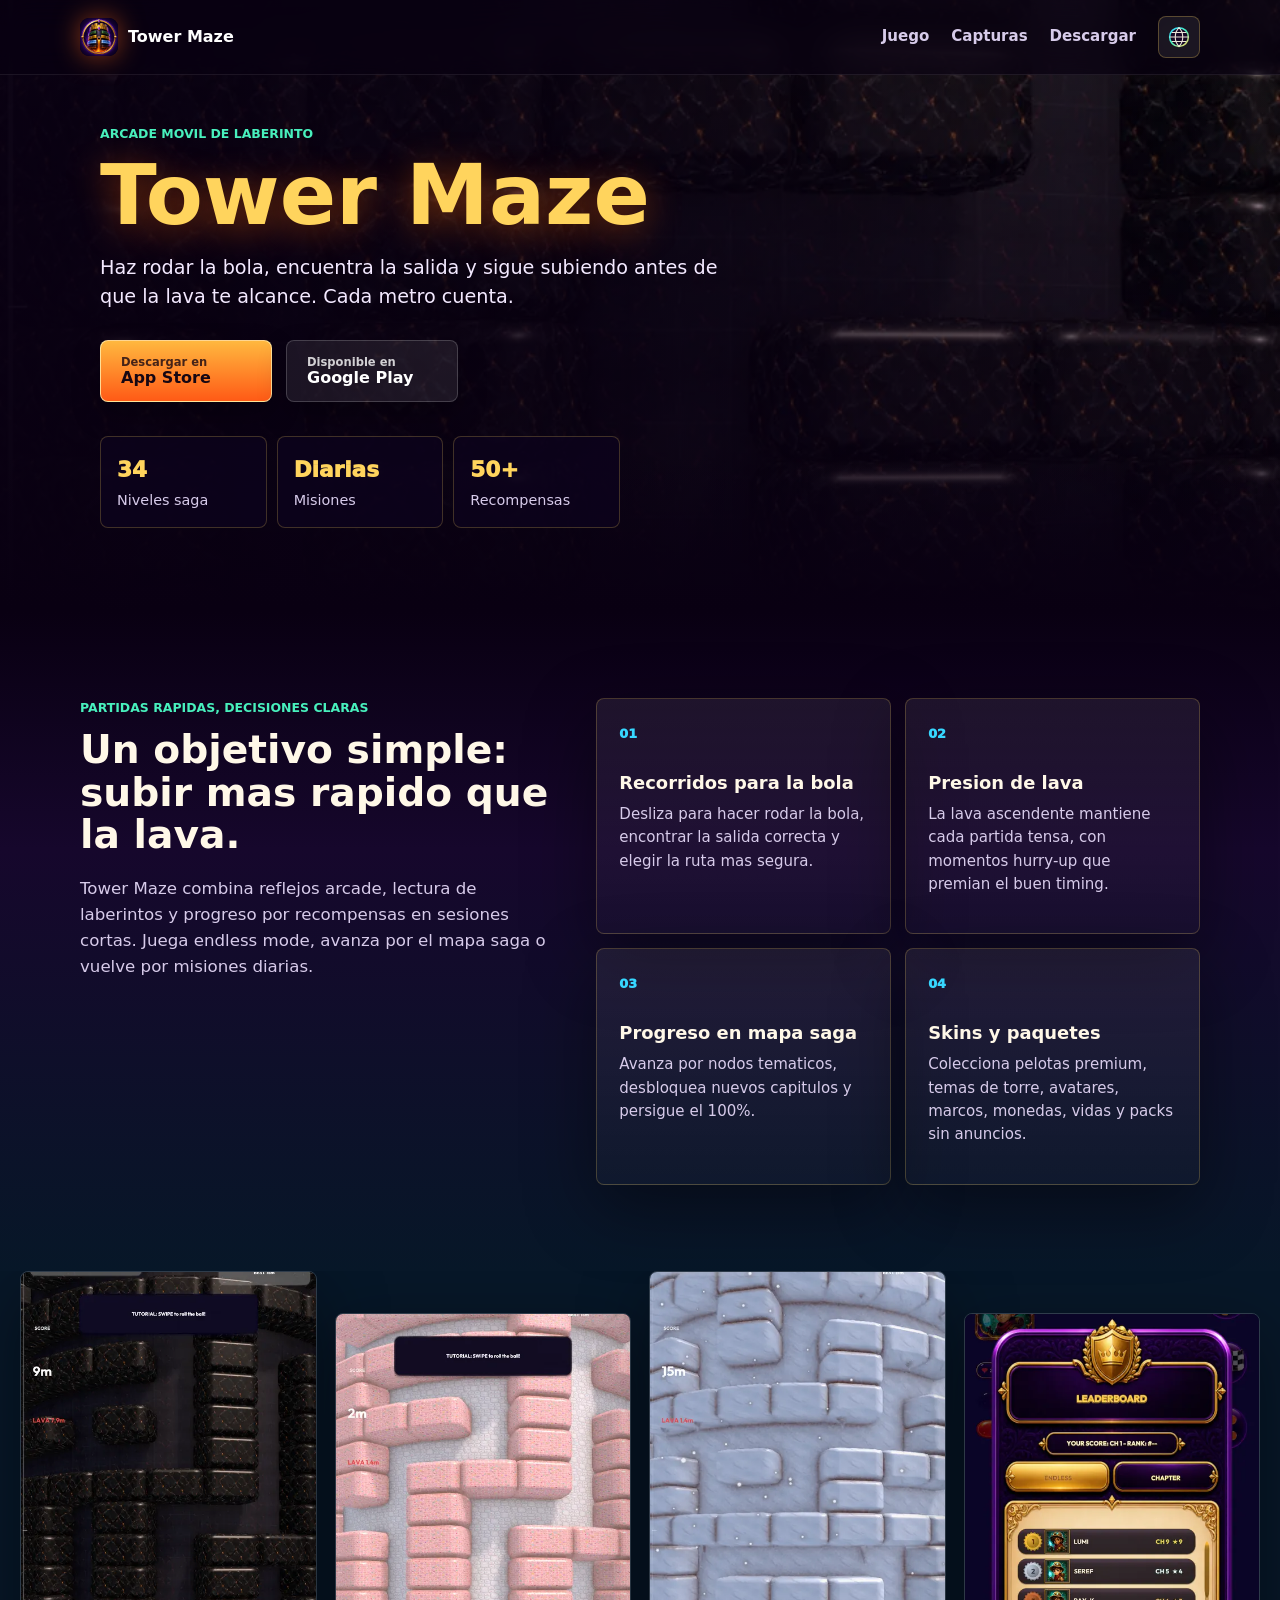
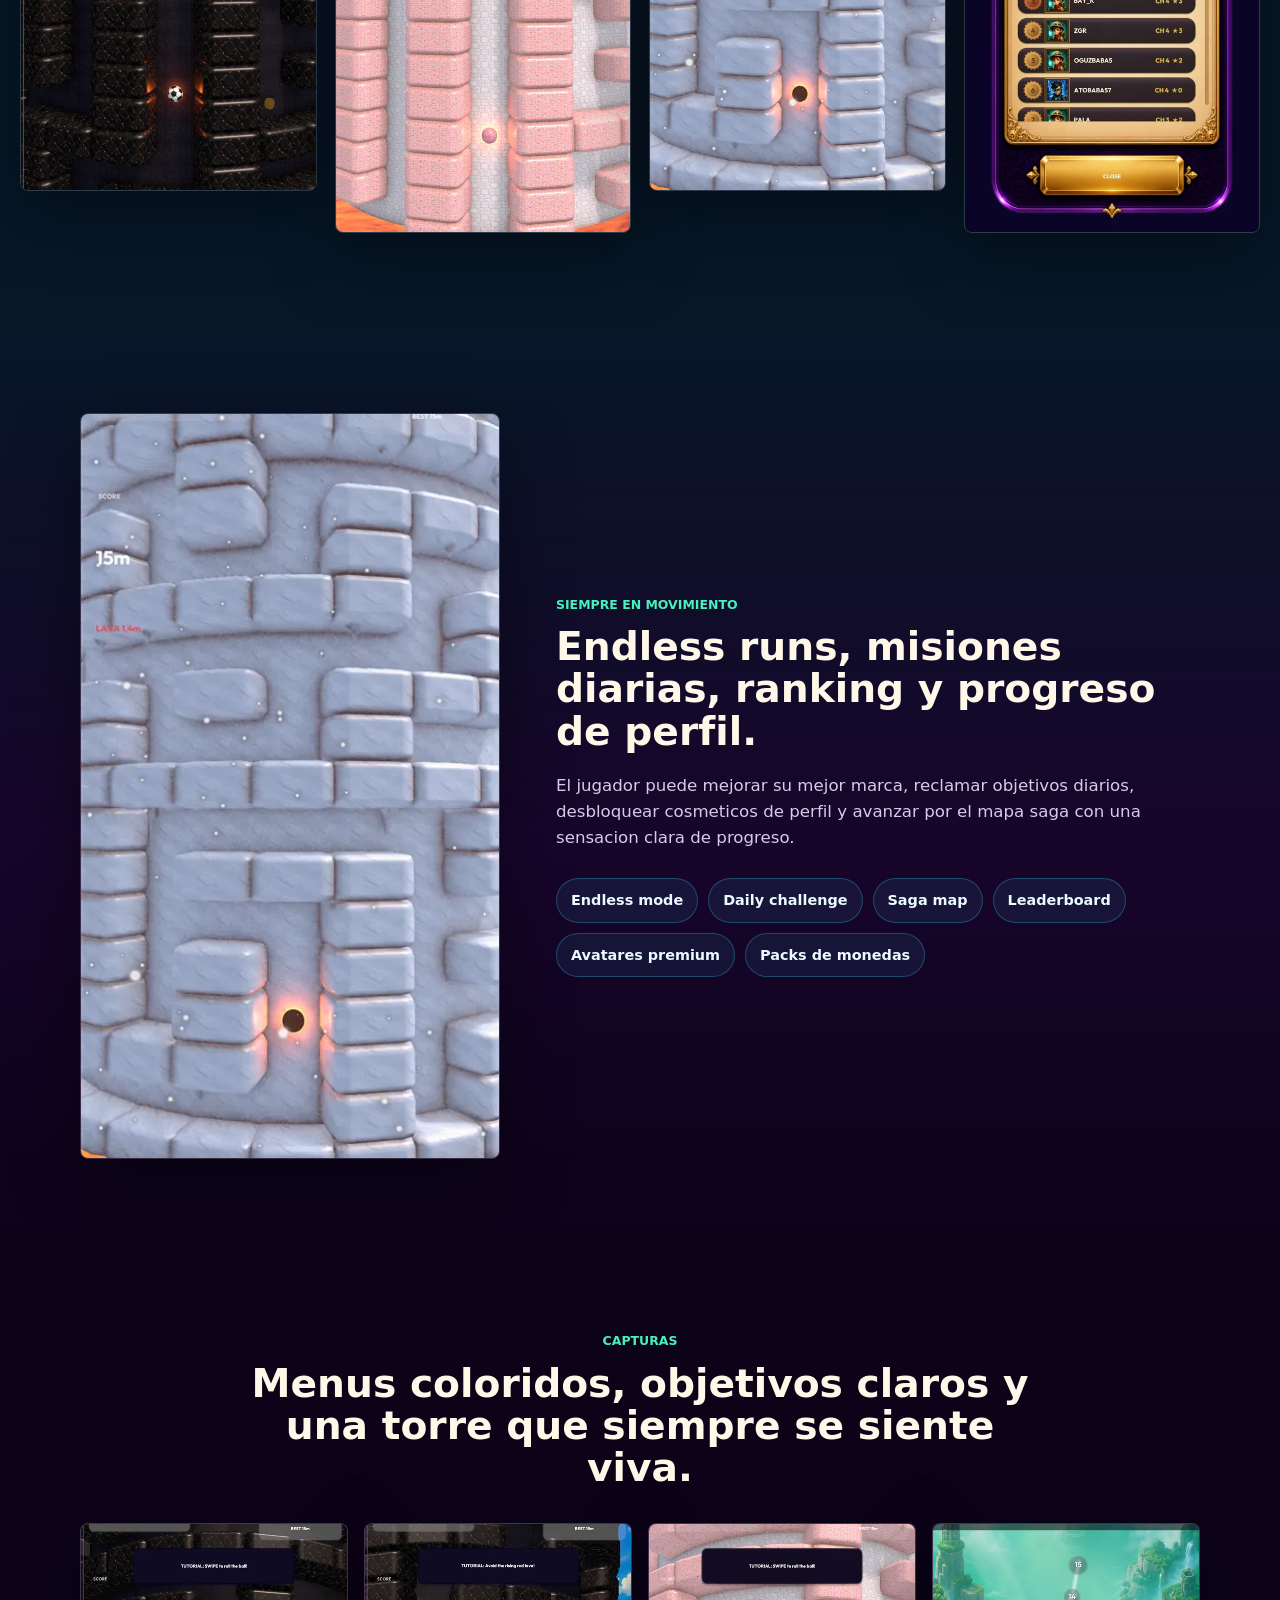
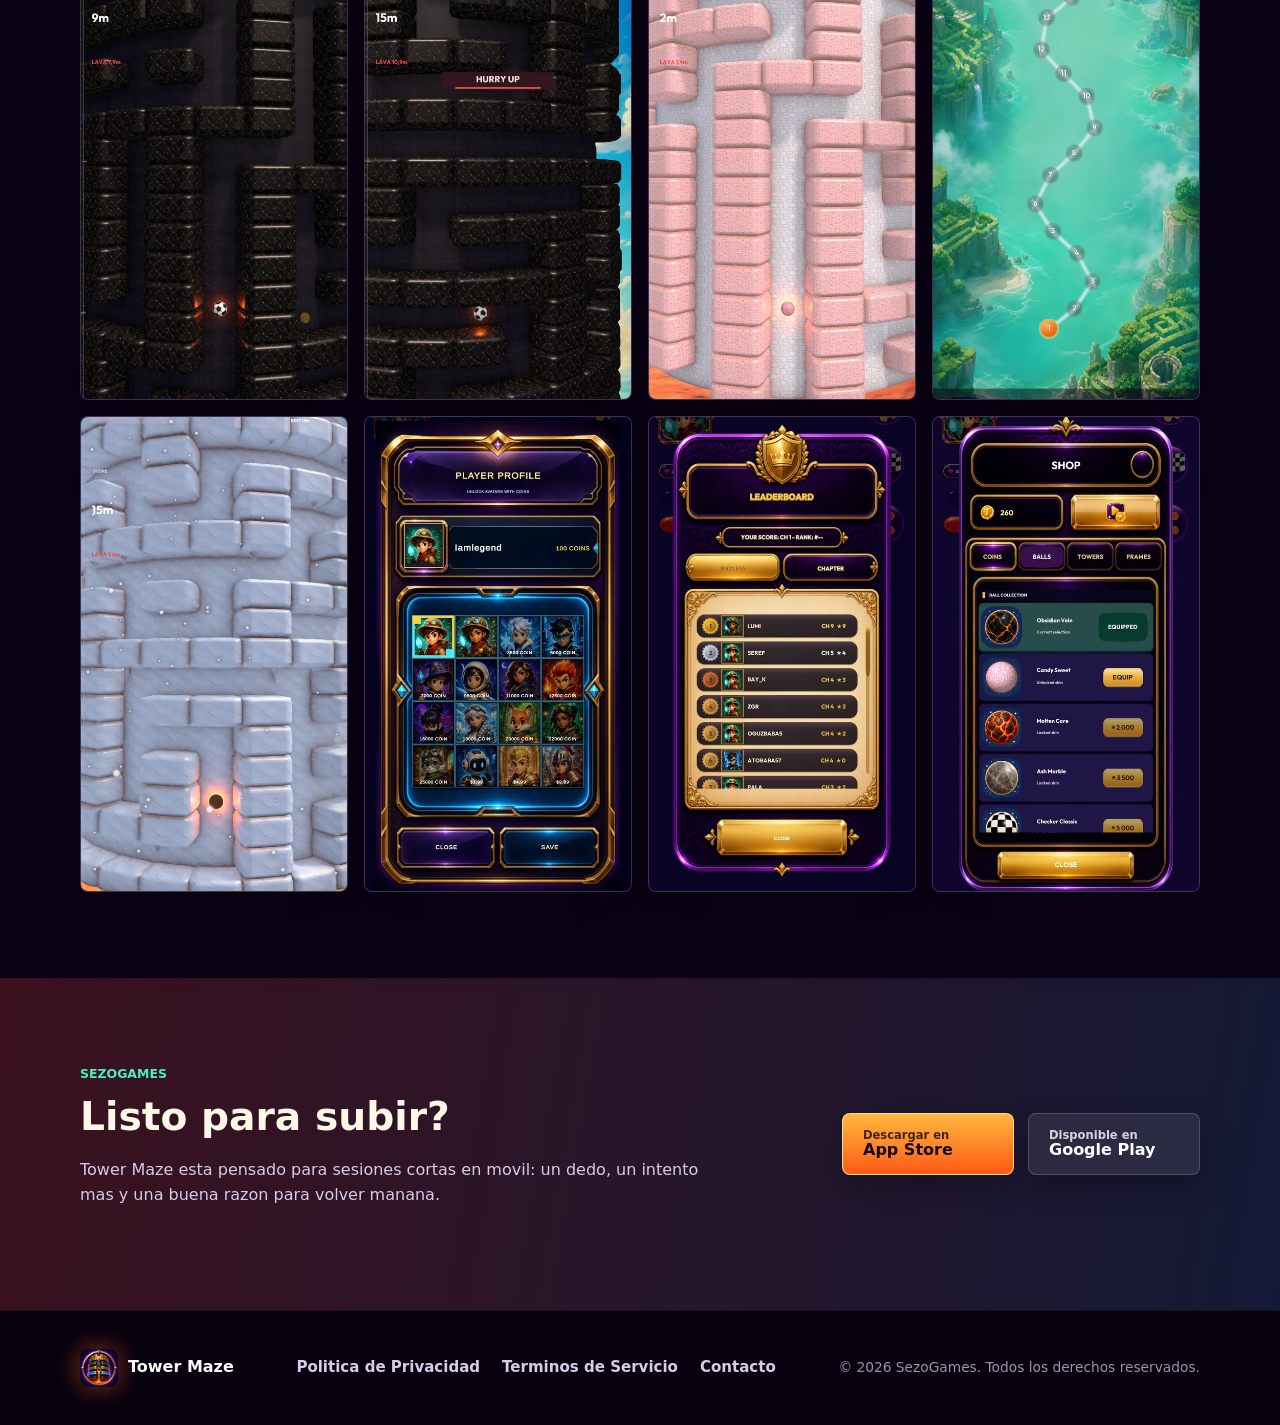
==== commit 7a9f2d13: "Correct ball movement copy across site" ====
--- a/es/index.html
+++ b/es/index.html
@@ -5,7 +5,7 @@
   <meta name="viewport" content="width=device-width, initial-scale=1.0" />
 
   <title>Tower Maze - Sube, Escapa, Sobrevive | SezoGames</title>
-  <meta name="description" content="Tower Maze es un juego arcade movil donde giras una torre laberinto, escapas de la lava, desbloqueas skins premium y completas misiones diarias." />
+  <meta name="description" content="Tower Maze es un juego arcade movil donde haces rodar una bola por una torre laberinto, escapas de la lava, desbloqueas skins premium y completas misiones diarias." />
   <meta name="keywords" content="Tower Maze, SezoGames, juego arcade movil, torre de lava, laberinto giratorio, skins de pelota, misiones diarias, clasificacion" />
 
   <link rel="canonical" href="https://sezogames.github.io/es/" />
@@ -16,7 +16,7 @@
 
   <meta property="og:type" content="website" />
   <meta property="og:title" content="Tower Maze - Sube, Escapa, Sobrevive" />
-  <meta property="og:description" content="Gira la torre, esquiva la lava, desbloquea skins y completa misiones diarias en Tower Maze." />
+  <meta property="og:description" content="Haz rodar la bola, esquiva la lava, desbloquea skins y completa misiones diarias en Tower Maze." />
   <meta property="og:image" content="https://sezogames.github.io/assets/og-image.png" />
   <meta property="og:url" content="https://sezogames.github.io/es/" />
   <meta property="og:site_name" content="SezoGames" />
@@ -24,7 +24,7 @@
 
   <meta name="twitter:card" content="summary_large_image" />
   <meta name="twitter:title" content="Tower Maze - Sube, Escapa, Sobrevive" />
-  <meta name="twitter:description" content="Gira la torre, esquiva la lava, desbloquea skins y completa misiones diarias en Tower Maze." />
+  <meta name="twitter:description" content="Haz rodar la bola, esquiva la lava, desbloquea skins y completa misiones diarias en Tower Maze." />
   <meta name="twitter:image" content="https://sezogames.github.io/assets/og-image.png" />
   <link rel="icon" type="image/png" href="../assets/app-icon.png" />
 
@@ -33,7 +33,7 @@
     "@context": "https://schema.org",
     "@type": "MobileApplication",
     "name": "Tower Maze",
-    "description": "Un juego arcade movil sobre girar una torre laberinto, escapar de la lava ascendente y desbloquear cosmeticos premium.",
+    "description": "Un juego arcade movil sobre hacer rodar una bola por una torre laberinto, escapar de la lava ascendente y desbloquear cosmeticos premium.",
     "operatingSystem": "Android, iOS",
     "applicationCategory": "GameApplication",
     "genre": ["Arcade", "Puzzle", "Action"],
@@ -80,7 +80,7 @@
         <p class="eyebrow">Arcade movil de laberinto</p>
         <h1>Tower Maze</h1>
         <p class="hero-copy">
-          Gira la torre, encuentra la salida y sigue subiendo antes de que la lava te alcance.
+          Haz rodar la bola, encuentra la salida y sigue subiendo antes de que la lava te alcance.
           Cada metro cuenta.
         </p>
         <div class="hero-actions" id="download">
@@ -123,8 +123,8 @@
         <div class="feature-list">
           <article class="feature-card">
             <span class="feature-number">01</span>
-            <h3>Caminos en torre giratoria</h3>
-            <p>Desliza para girar el cilindro y alinear la ruta mas segura antes de que aumente la presion.</p>
+            <h3>Recorridos para la bola</h3>
+            <p>Desliza para hacer rodar la bola, encontrar la salida correcta y elegir la ruta mas segura.</p>
           </article>
           <article class="feature-card">
             <span class="feature-number">02</span>
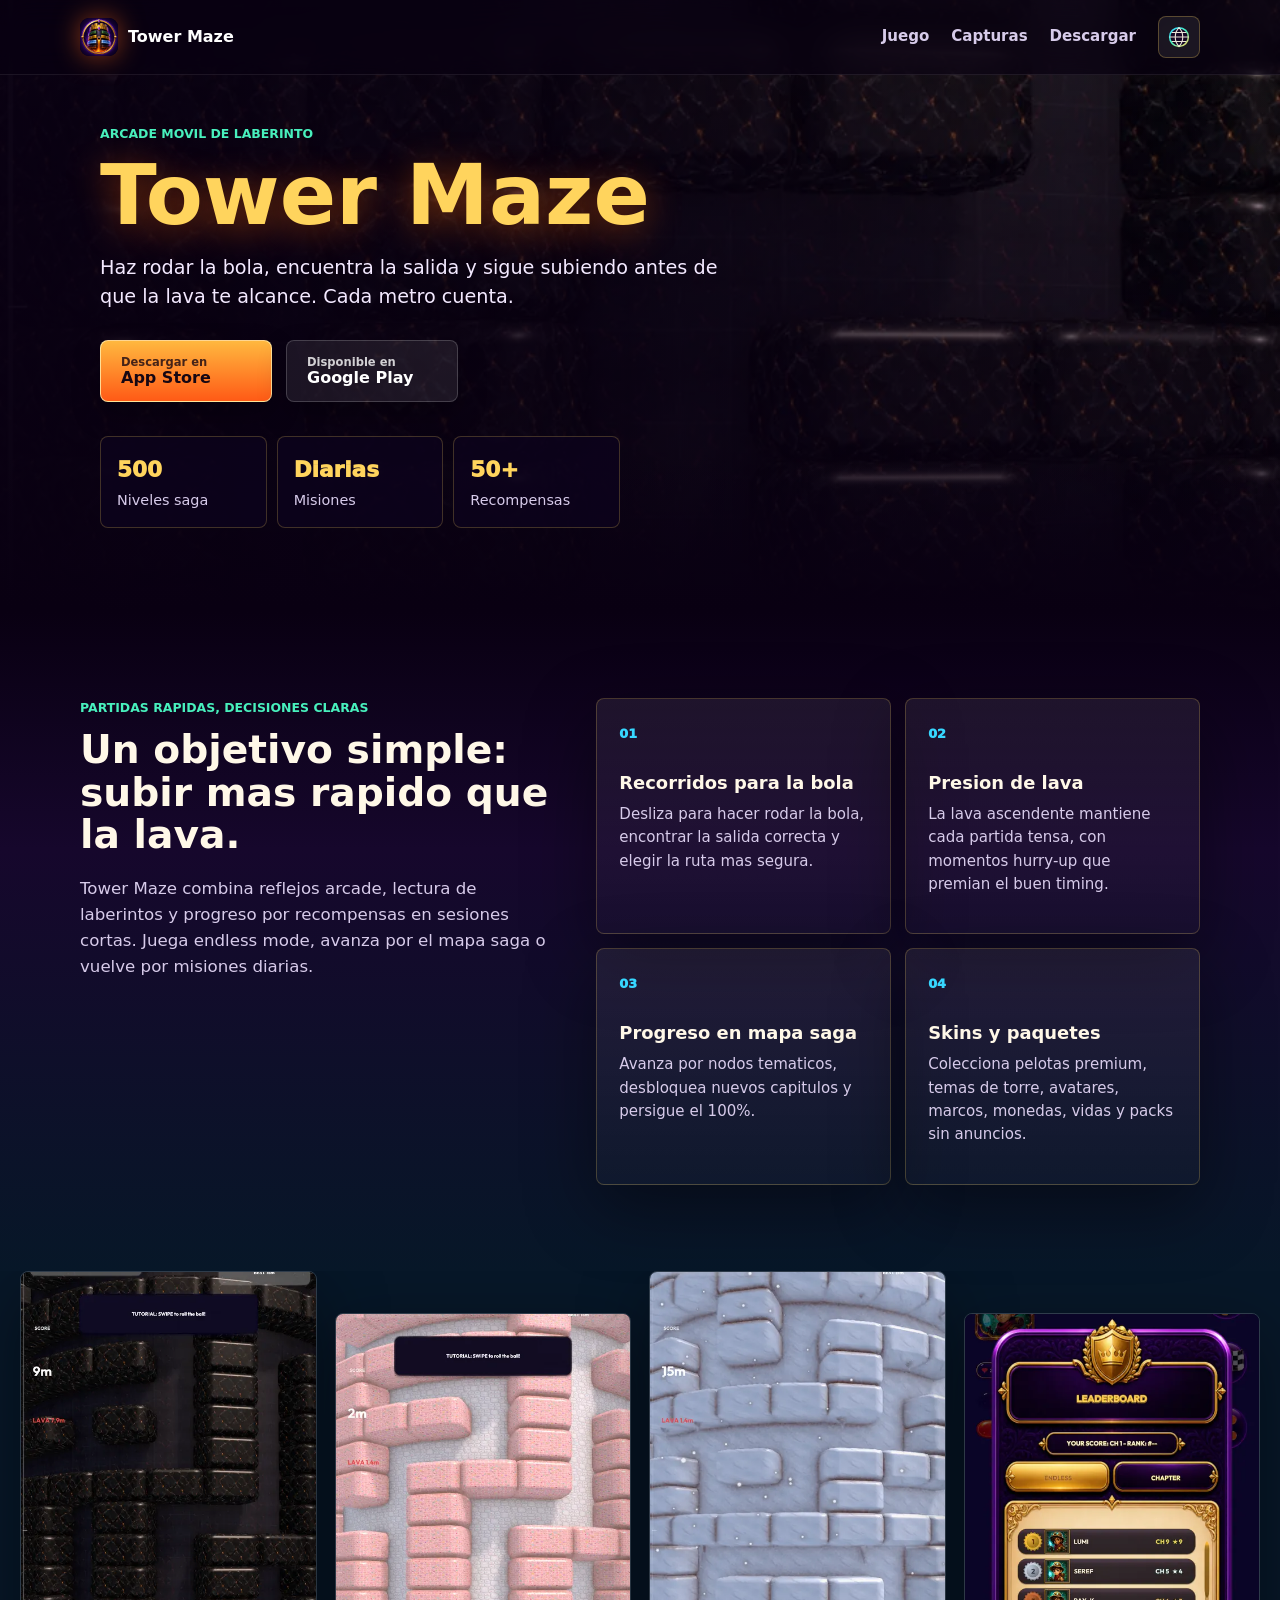
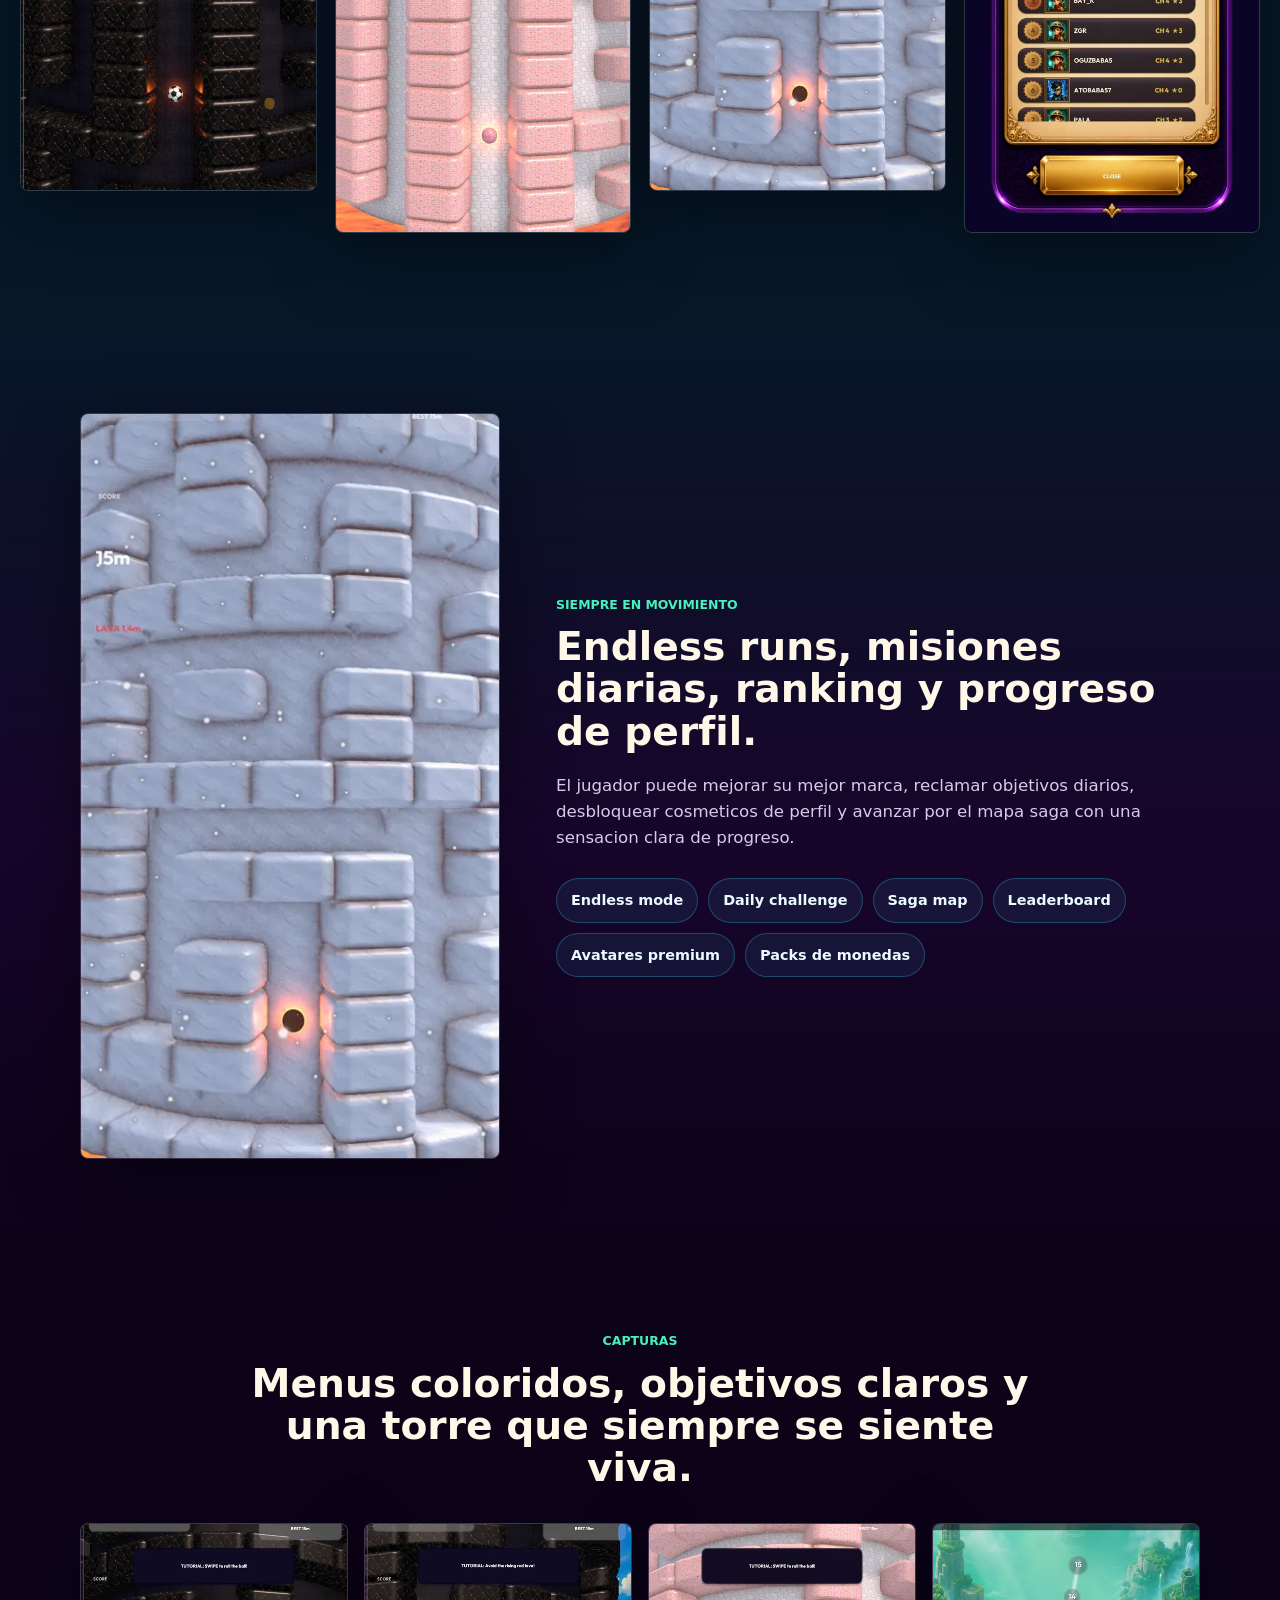
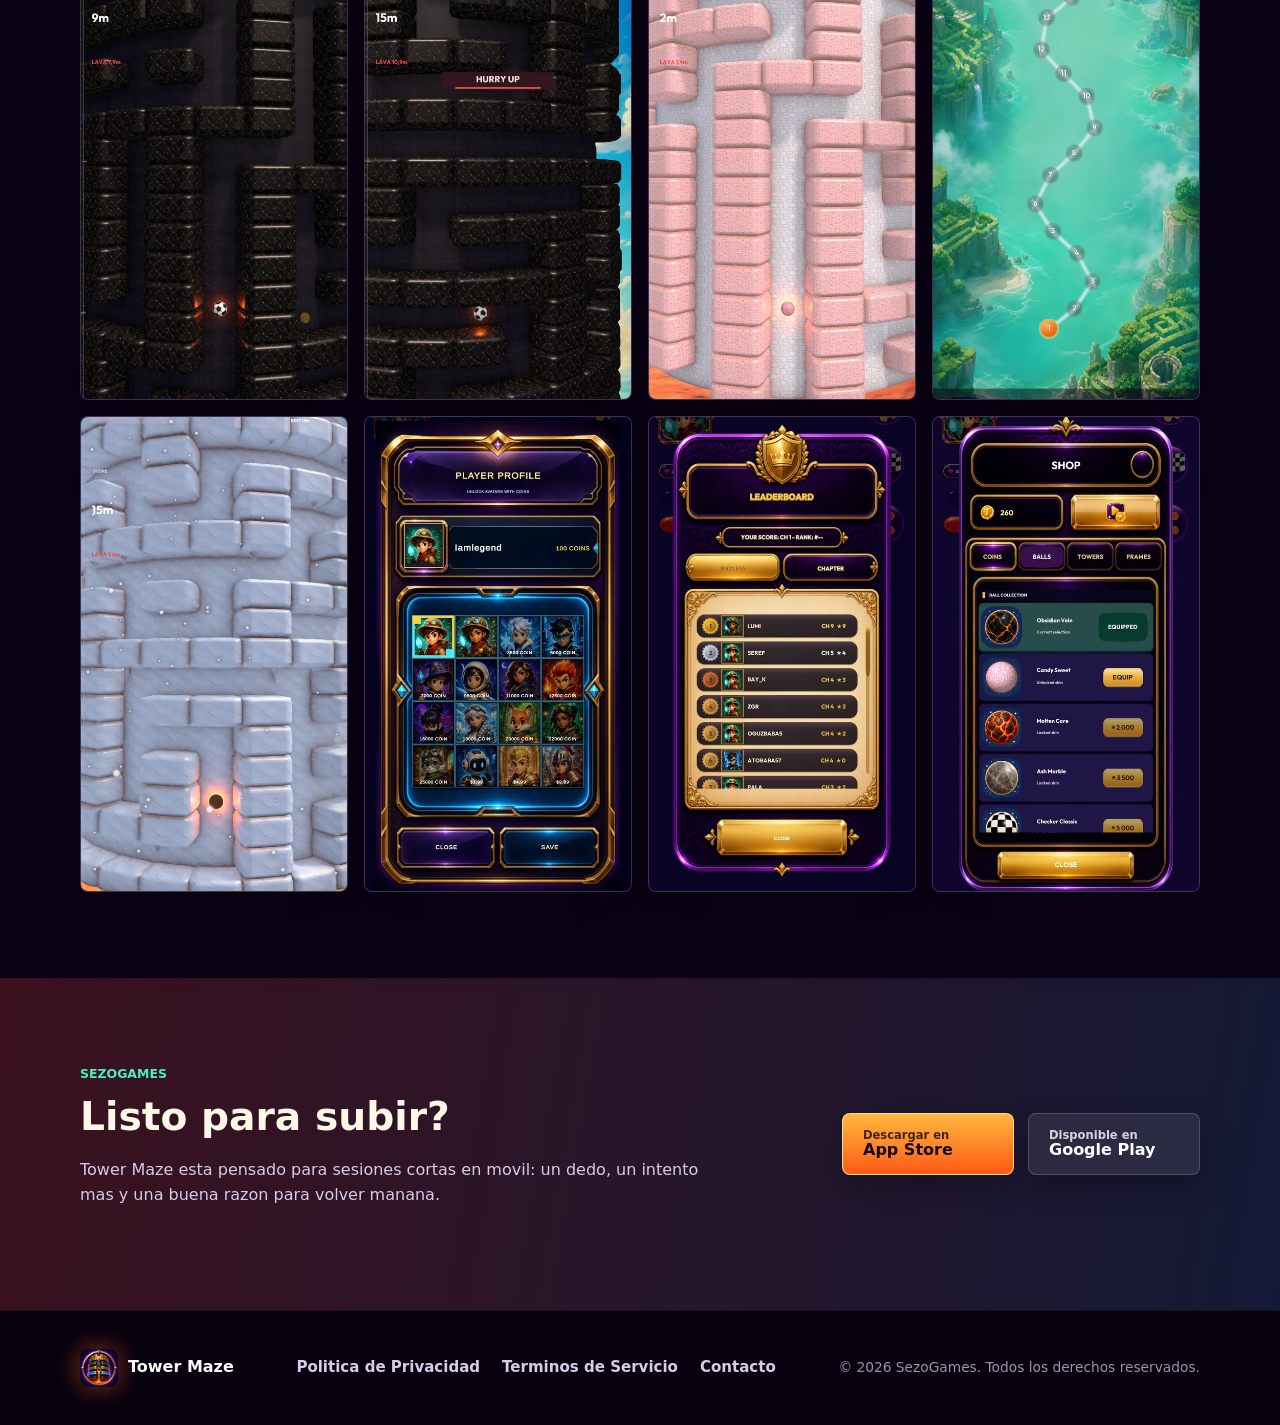
==== commit 39032cd4: "Update saga level count to 500" ====
--- a/es/index.html
+++ b/es/index.html
@@ -95,7 +95,7 @@
         </div>
         <dl class="hero-stats" aria-label="Destacados del juego">
           <div>
-            <dt>34</dt>
+            <dt>500</dt>
             <dd>Niveles saga</dd>
           </div>
           <div>
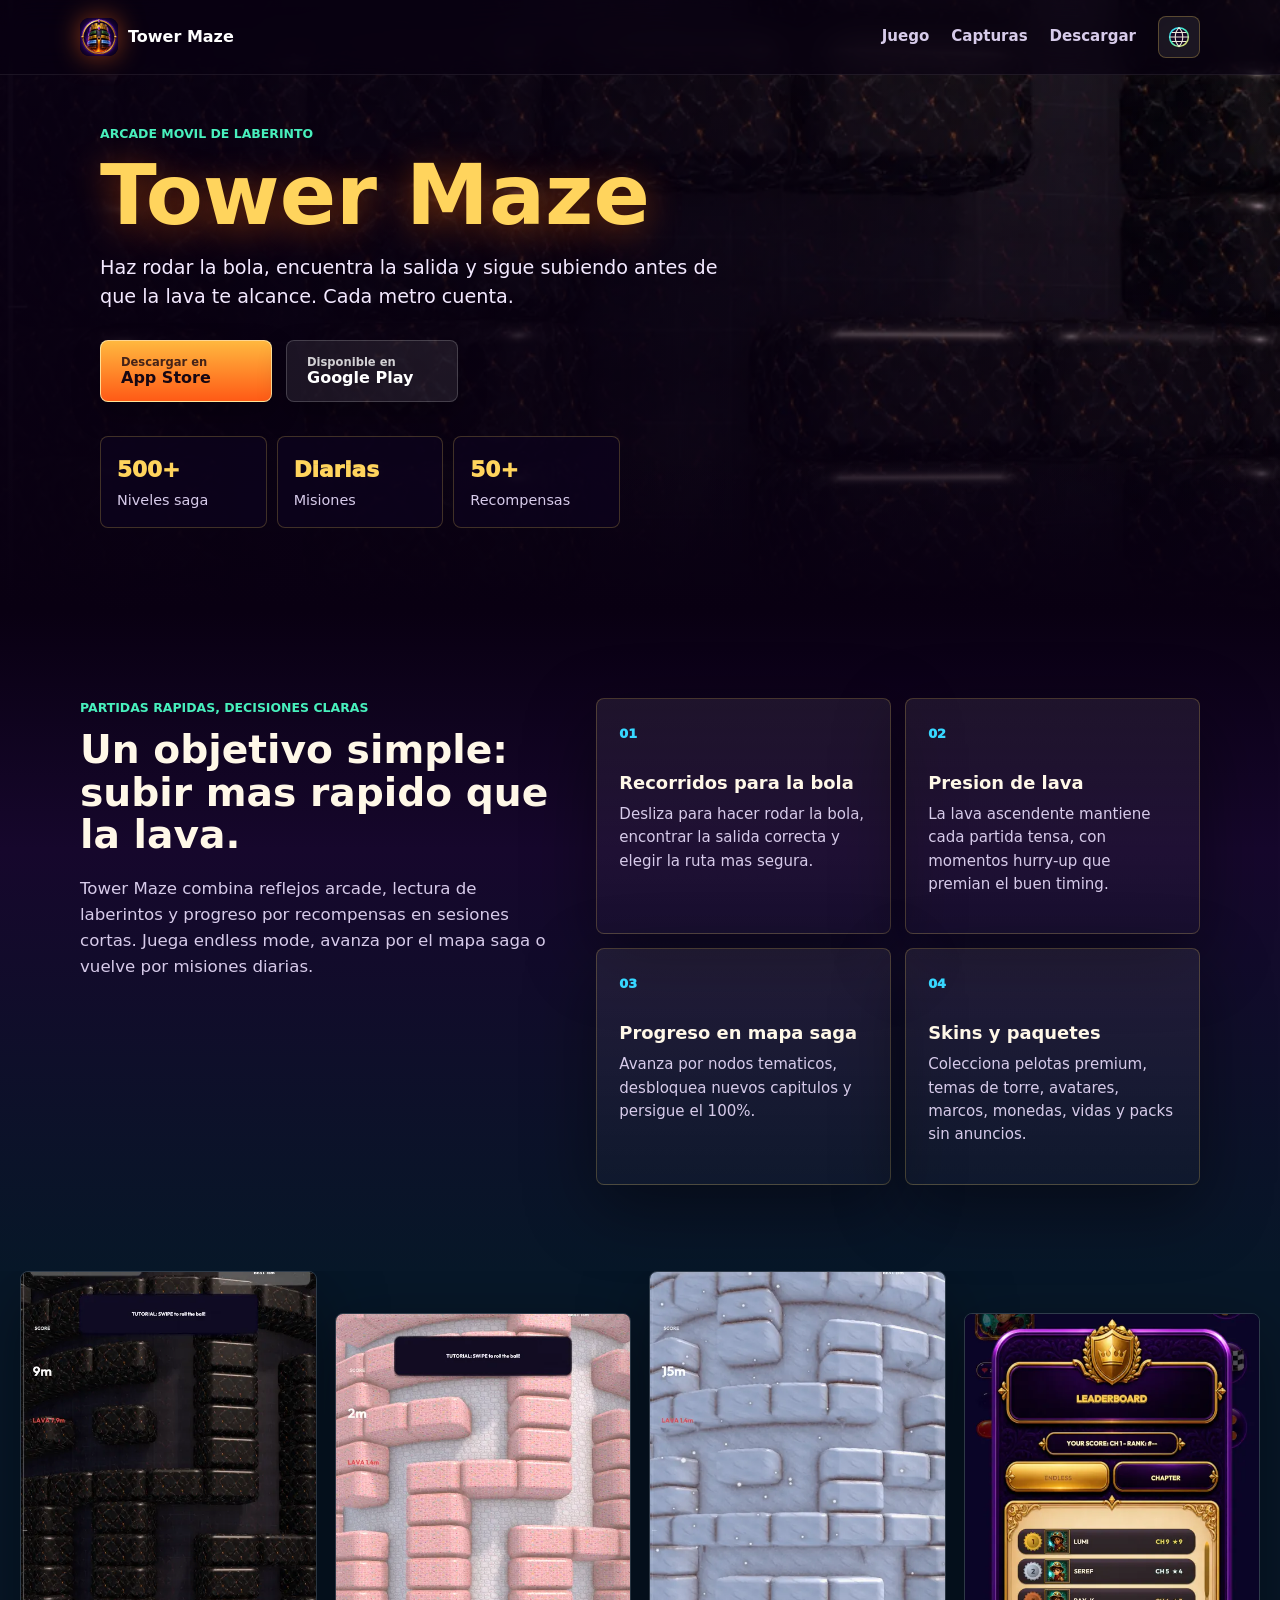
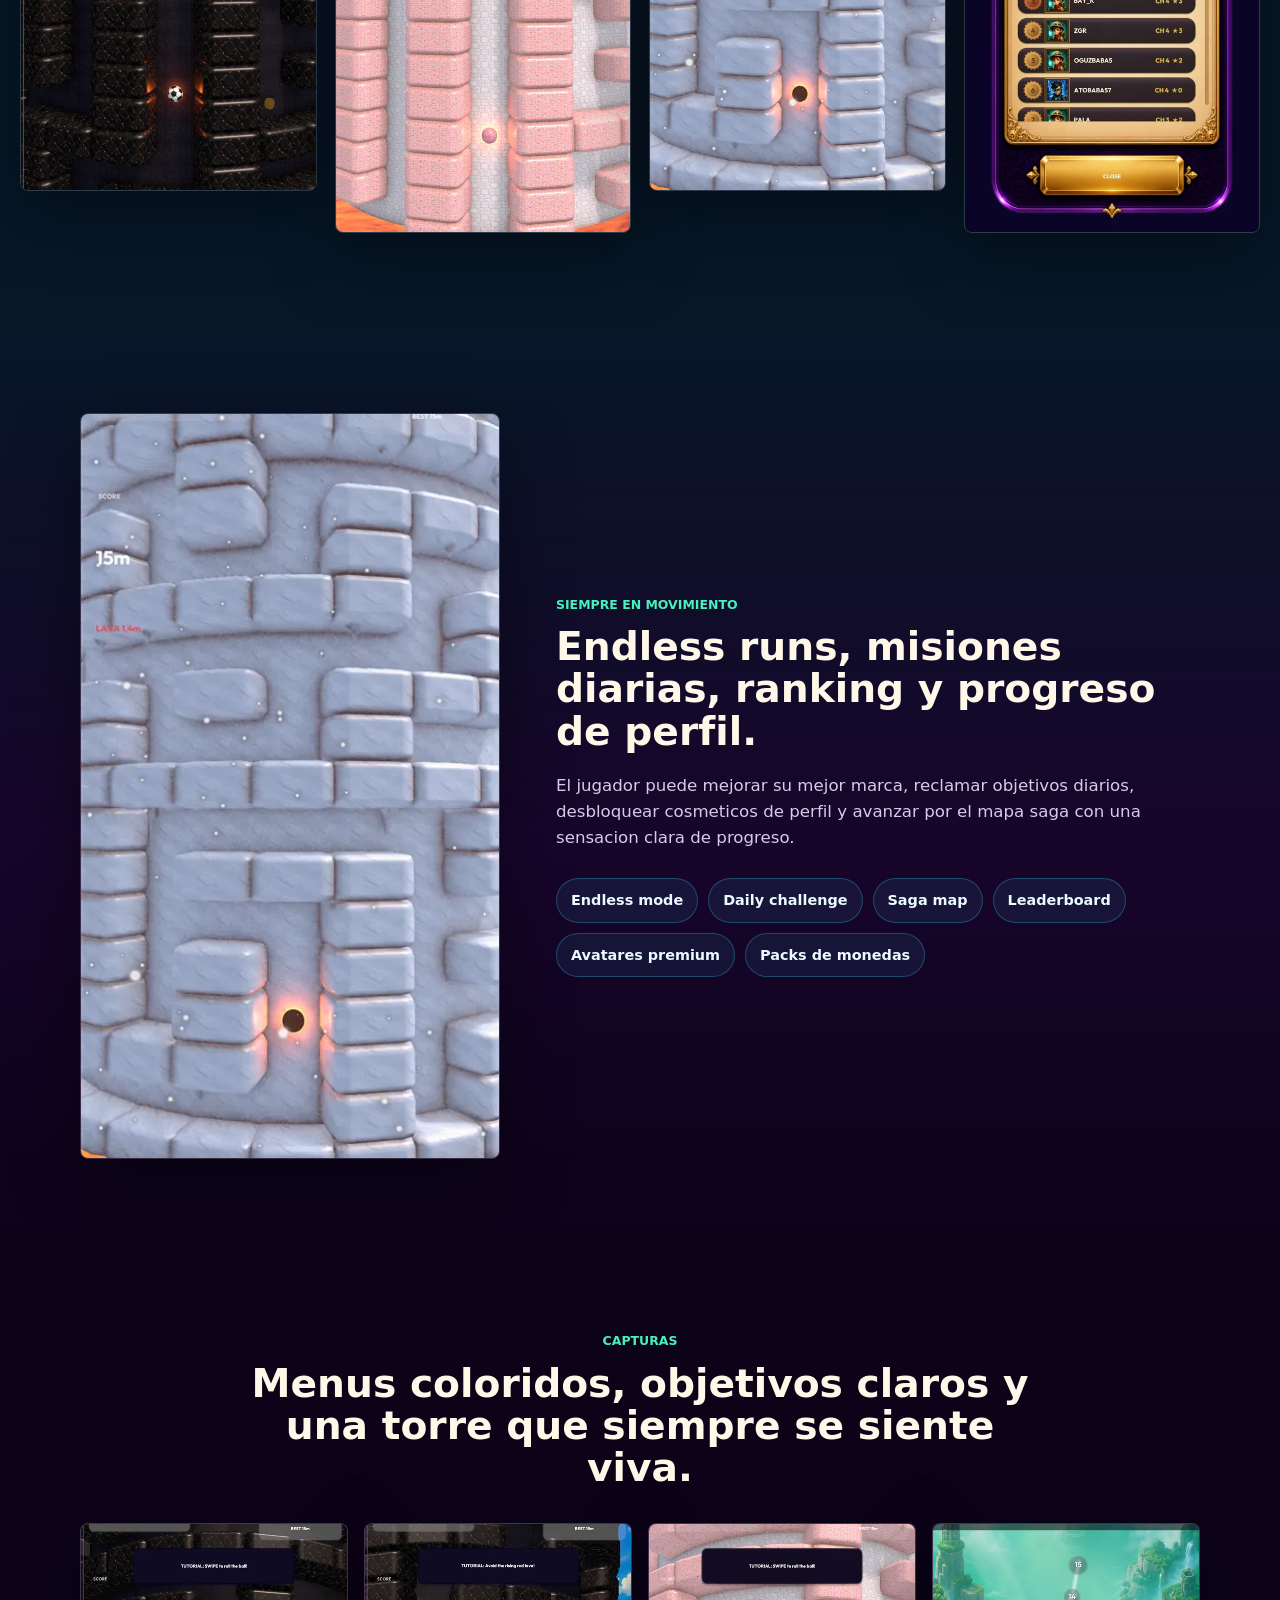
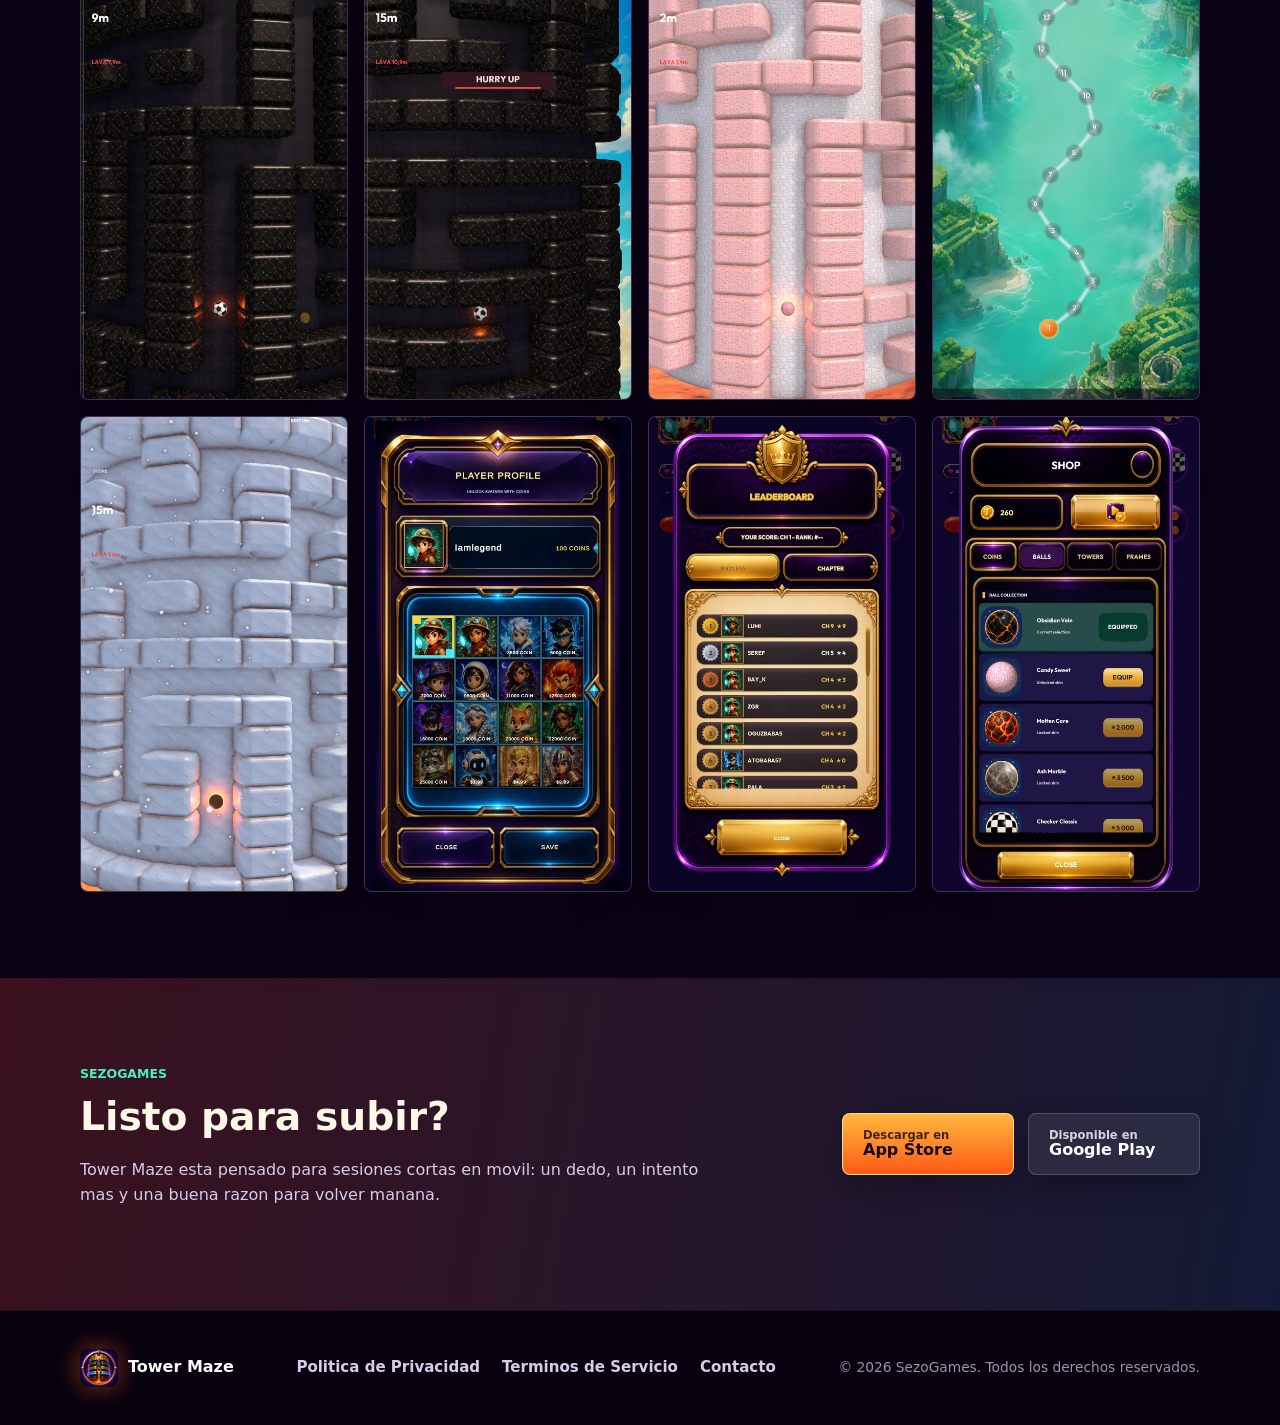
==== commit 2dabd27c: "Show 500+ saga levels" ====
--- a/es/index.html
+++ b/es/index.html
@@ -95,7 +95,7 @@
         </div>
         <dl class="hero-stats" aria-label="Destacados del juego">
           <div>
-            <dt>500</dt>
+            <dt>500+</dt>
             <dd>Niveles saga</dd>
           </div>
           <div>
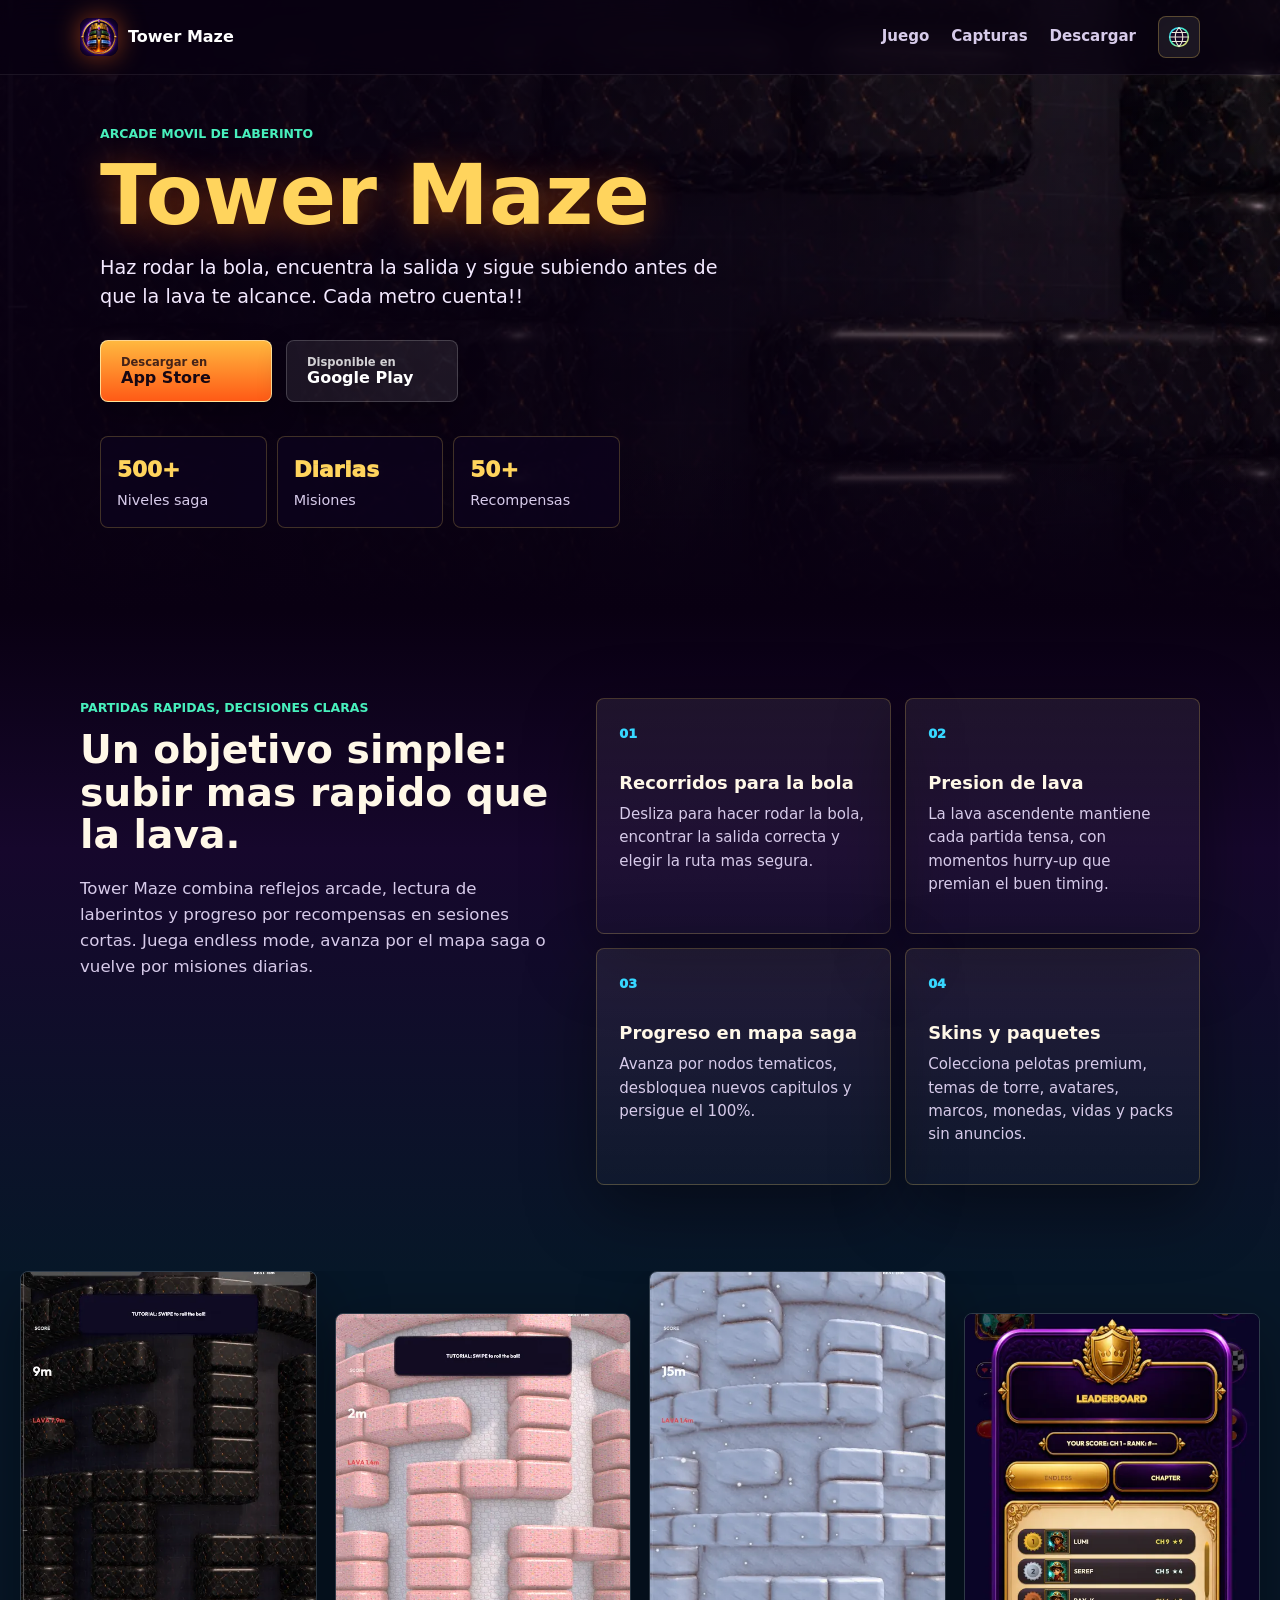
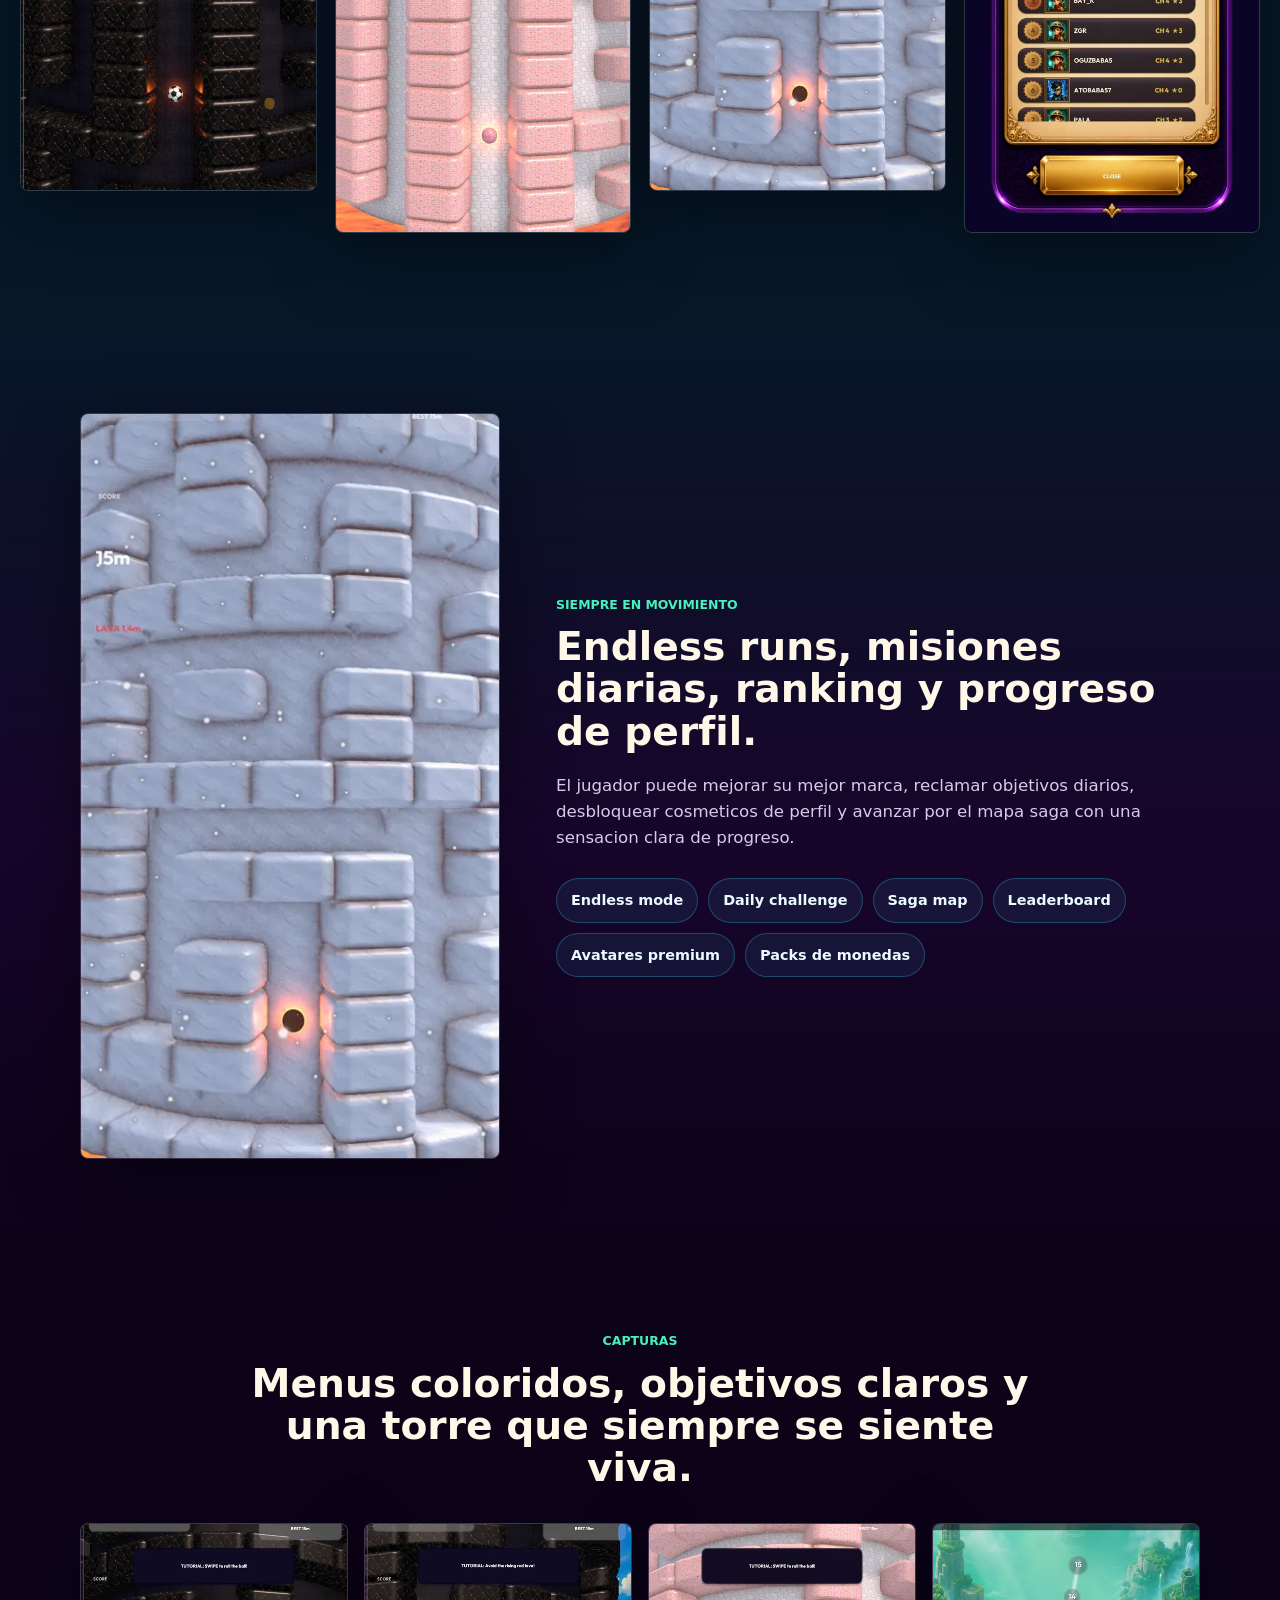
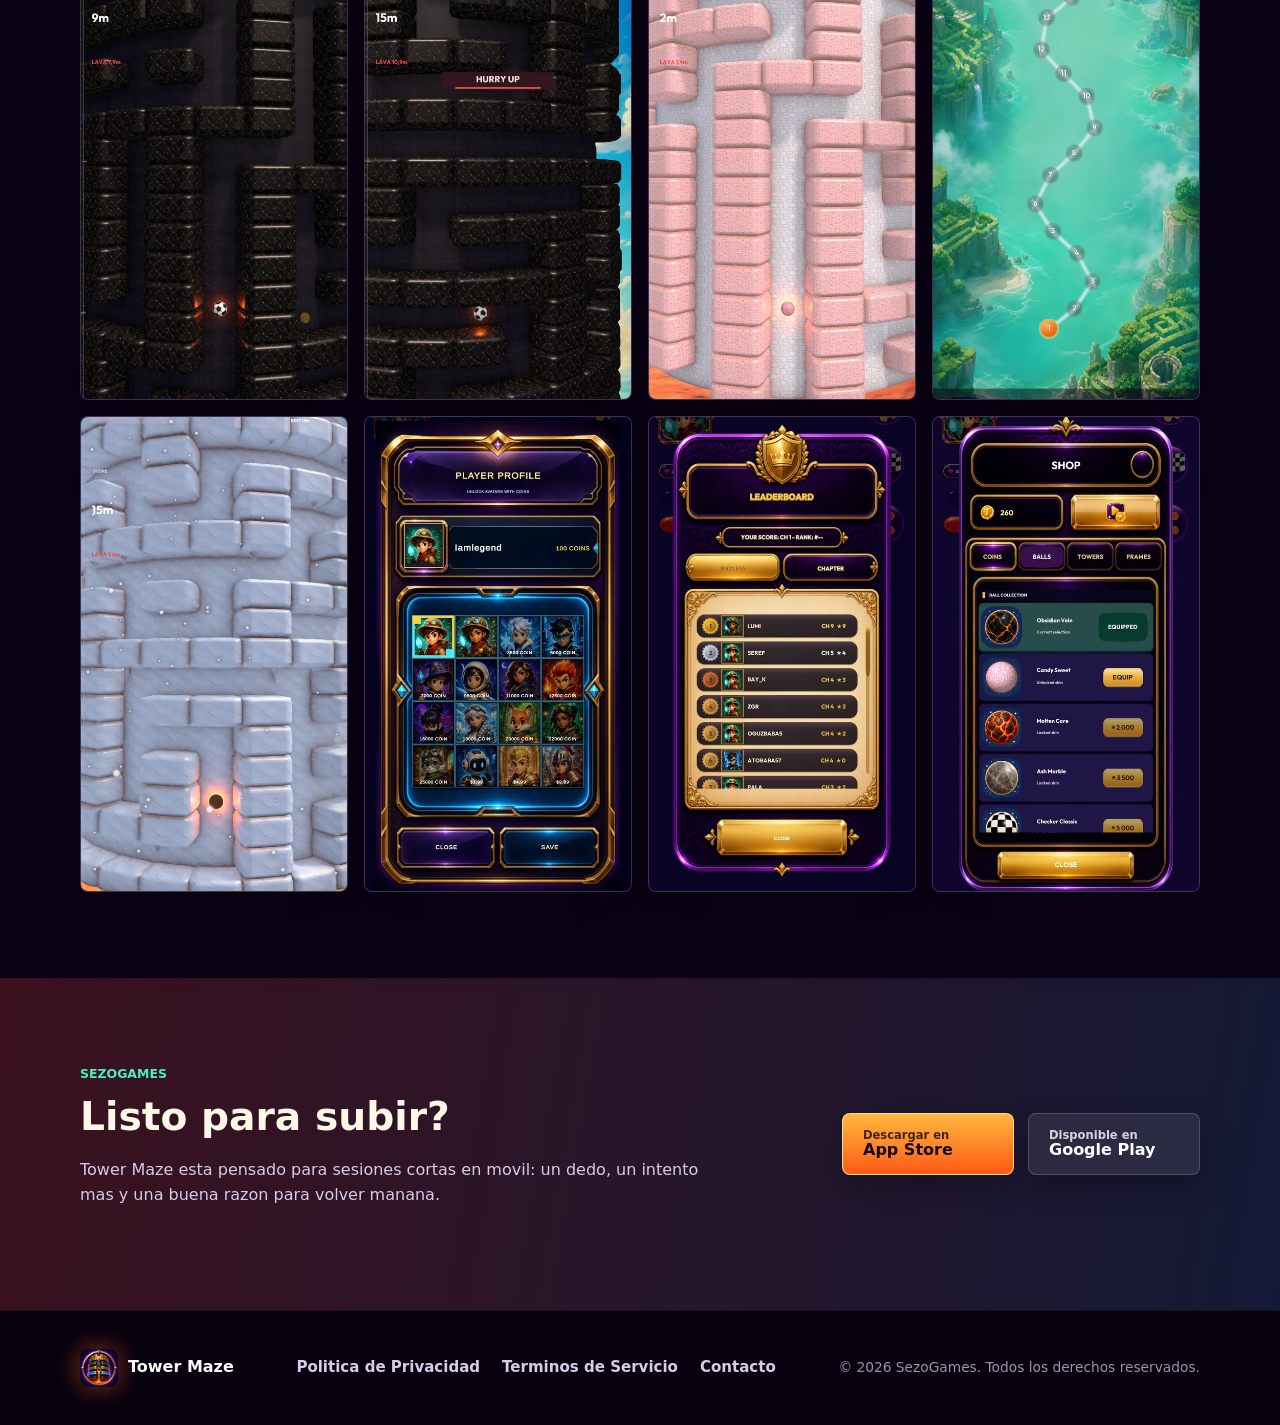
==== commit 29be1434: "Add emphasis to hero copy" ====
--- a/es/index.html
+++ b/es/index.html
@@ -81,7 +81,7 @@
         <h1>Tower Maze</h1>
         <p class="hero-copy">
           Haz rodar la bola, encuentra la salida y sigue subiendo antes de que la lava te alcance.
-          Cada metro cuenta.
+          Cada metro cuenta!!
         </p>
         <div class="hero-actions" id="download">
           <a class="store-button primary" href="https://apps.apple.com/app/id6790924420" aria-label="Descargar Tower Maze en App Store">
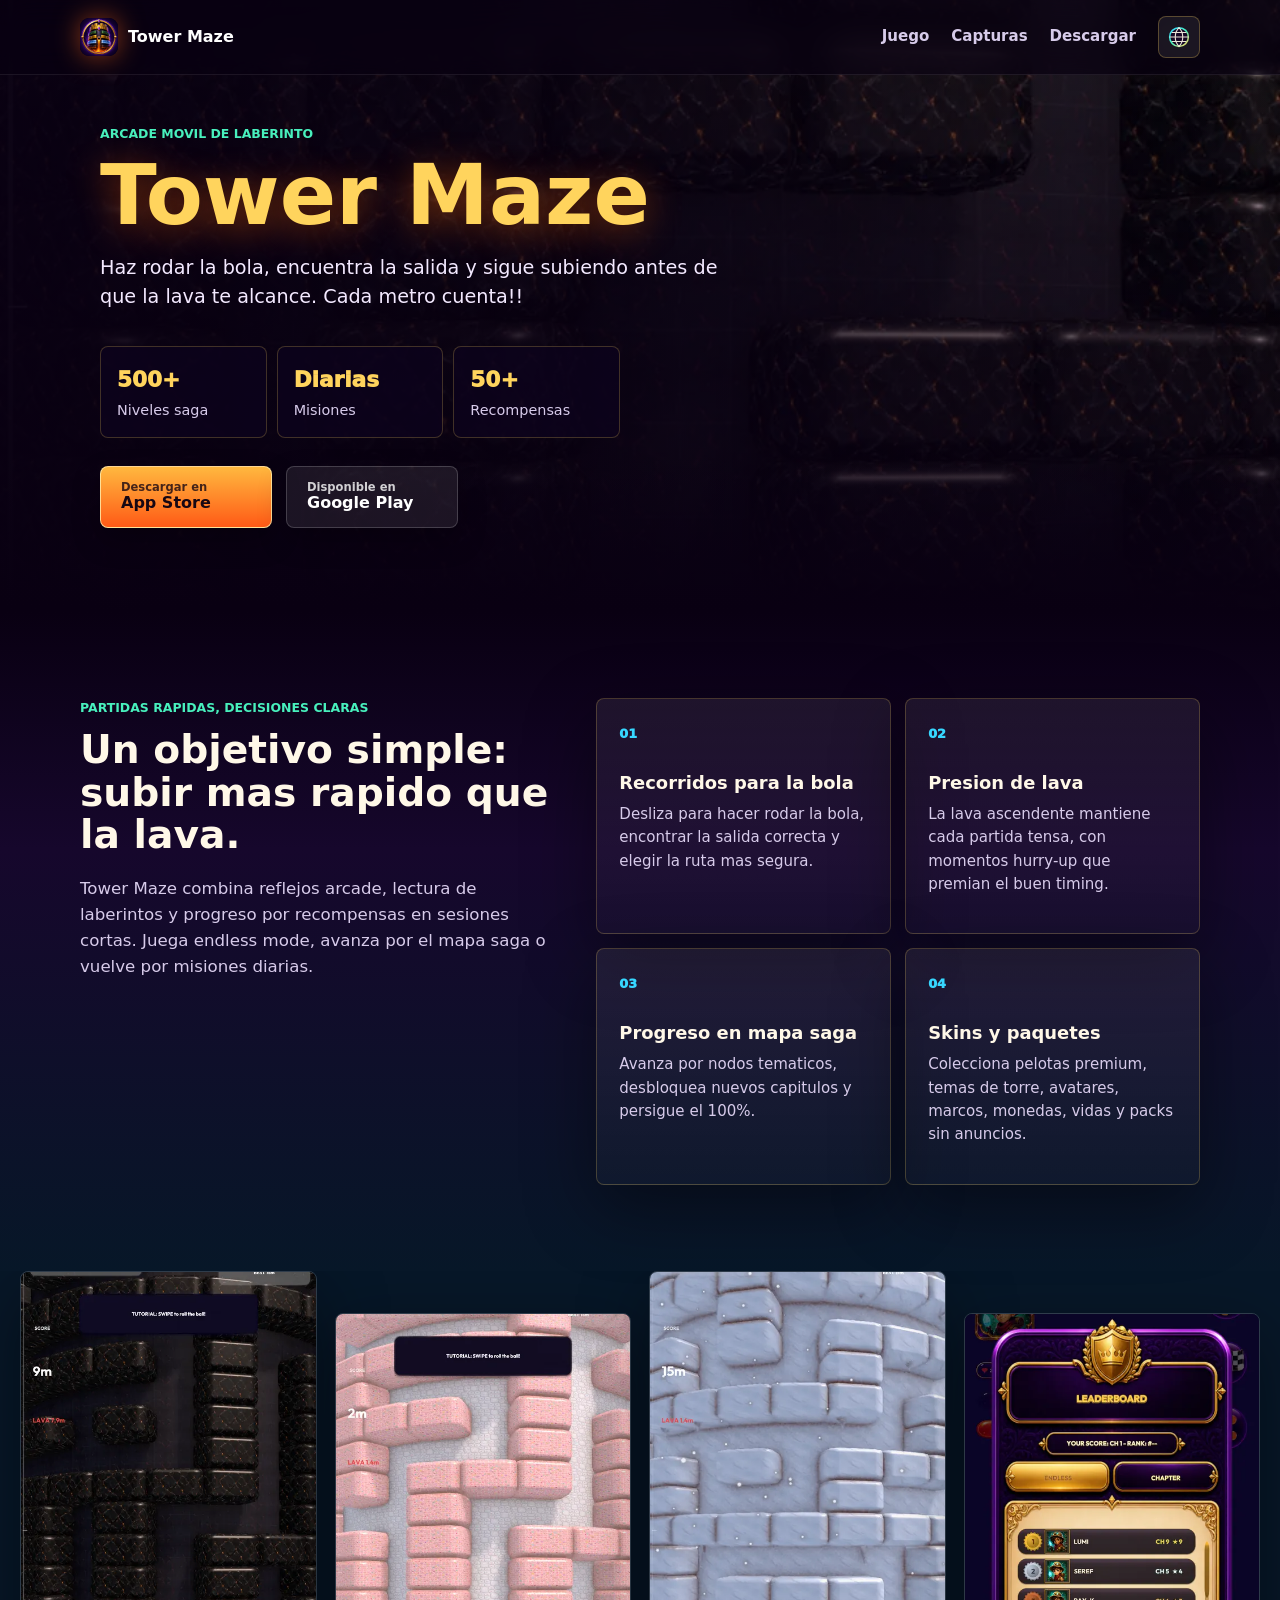
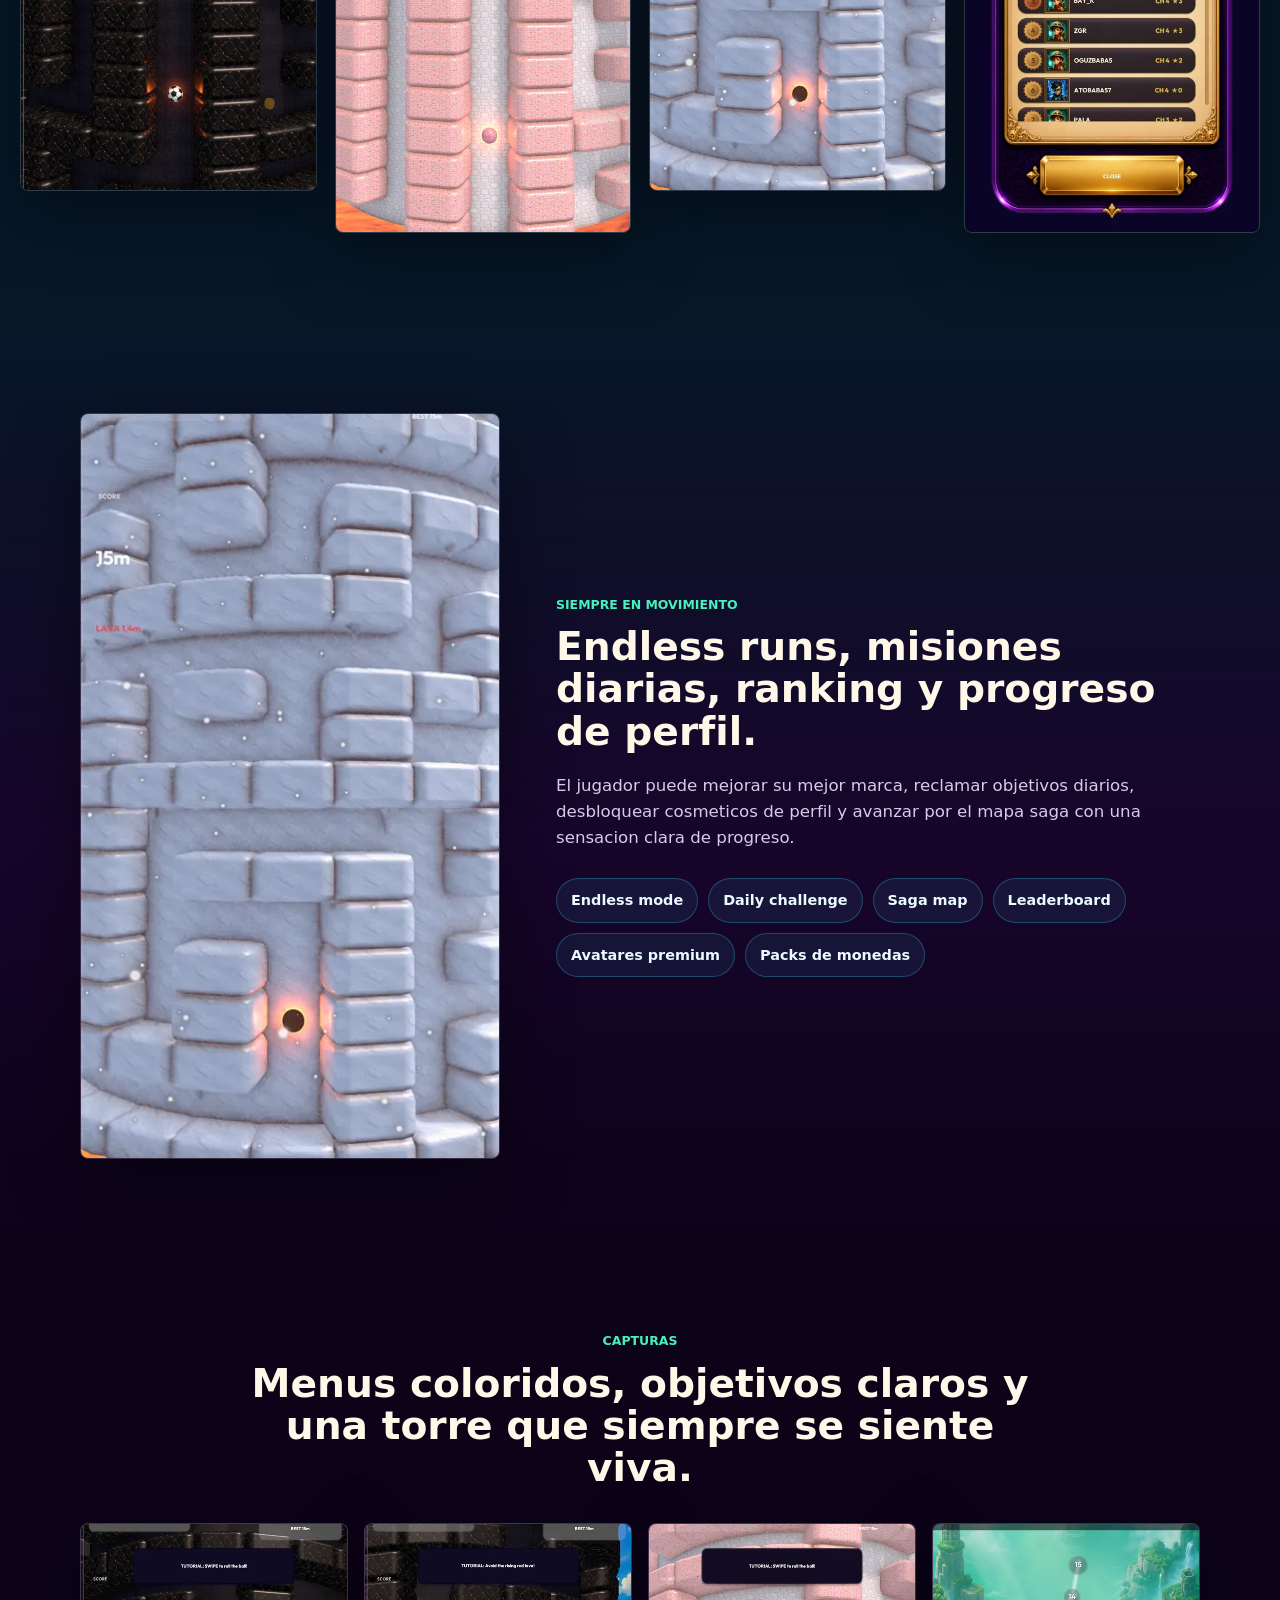
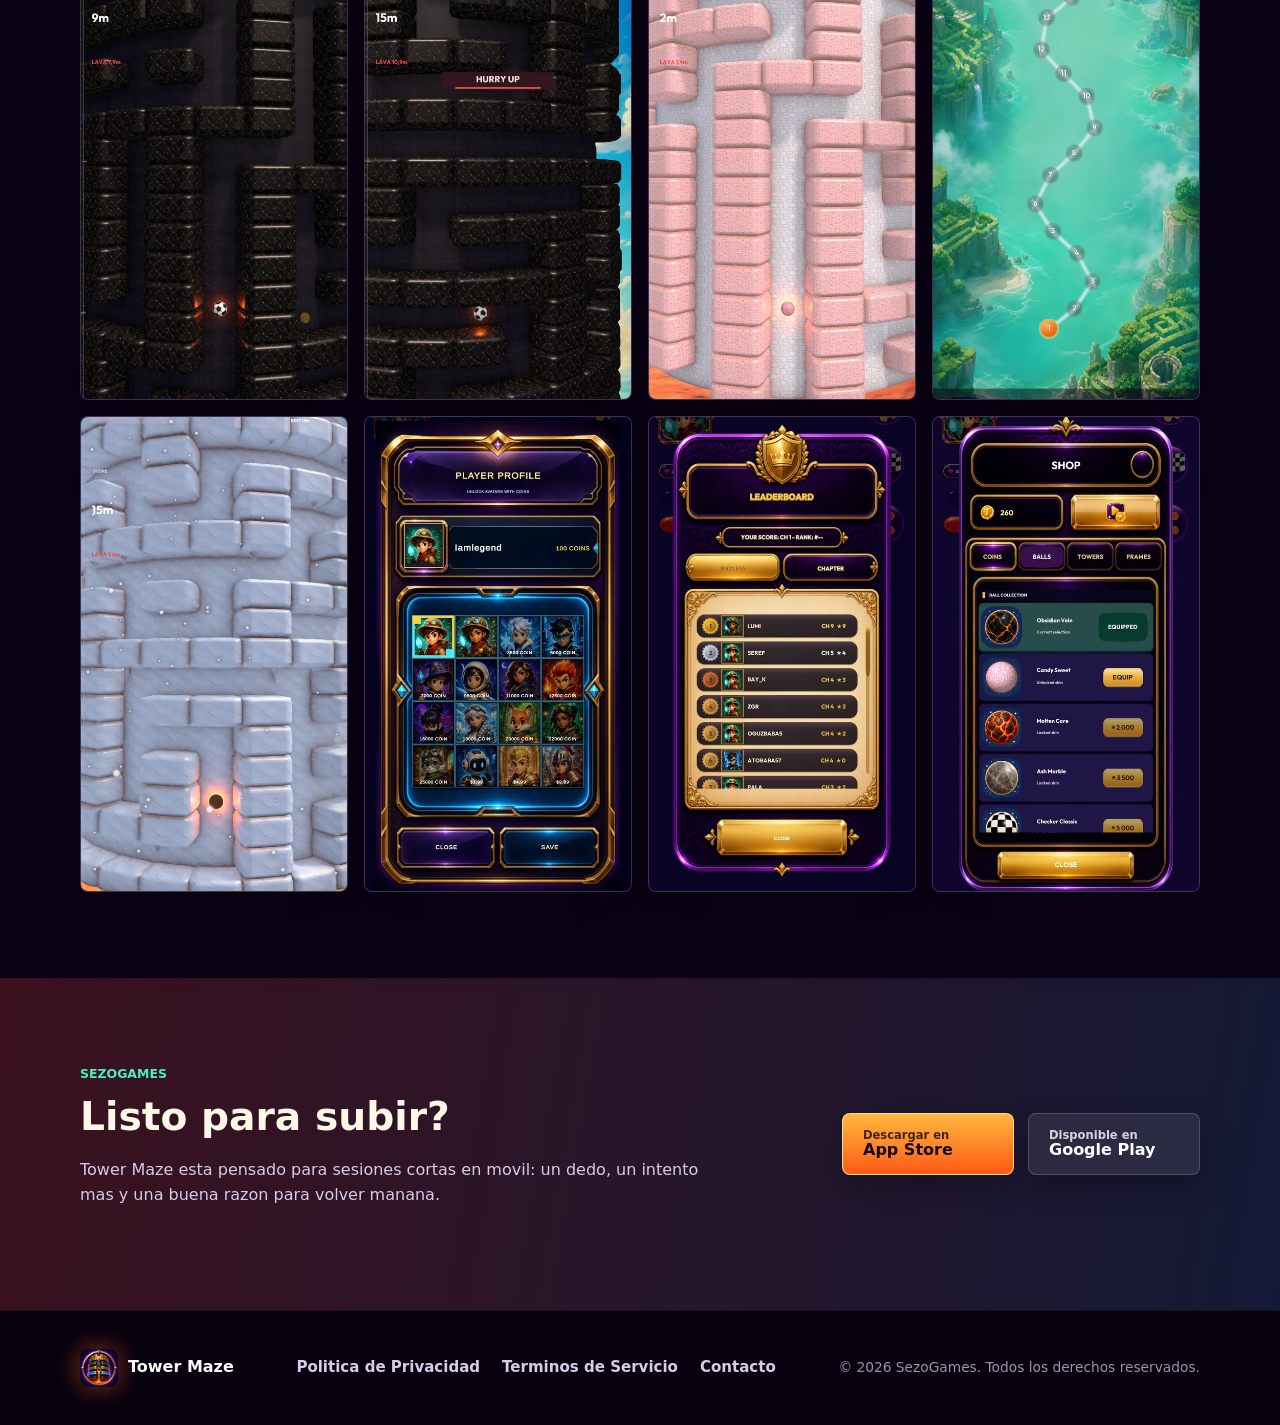
==== commit 9f51d75d: "Reorder hero stats and download buttons" ====
--- a/es/index.html
+++ b/es/index.html
@@ -75,7 +75,7 @@
   </header>
 
   <main>
-    <section class="hero">
+    <section class="hero" id="download">
       <div class="hero-content">
         <p class="eyebrow">Arcade movil de laberinto</p>
         <h1>Tower Maze</h1>
@@ -83,16 +83,6 @@
           Haz rodar la bola, encuentra la salida y sigue subiendo antes de que la lava te alcance.
           Cada metro cuenta!!
         </p>
-        <div class="hero-actions" id="download">
-          <a class="store-button primary" href="https://apps.apple.com/app/id6790924420" aria-label="Descargar Tower Maze en App Store">
-            <span class="store-kicker">Descargar en</span>
-            <span>App Store</span>
-          </a>
-          <a class="store-button" href="https://play.google.com/store/apps/details?id=com.sezogames.towermaze" aria-label="Descargar Tower Maze en Google Play">
-            <span class="store-kicker">Disponible en</span>
-            <span>Google Play</span>
-          </a>
-        </div>
         <dl class="hero-stats" aria-label="Destacados del juego">
           <div>
             <dt>500+</dt>
@@ -107,6 +97,16 @@
             <dd>Recompensas</dd>
           </div>
         </dl>
+        <div class="hero-actions">
+          <a class="store-button primary" href="https://apps.apple.com/app/id6790924420" aria-label="Descargar Tower Maze en App Store">
+            <span class="store-kicker">Descargar en</span>
+            <span>App Store</span>
+          </a>
+          <a class="store-button" href="https://play.google.com/store/apps/details?id=com.sezogames.towermaze" aria-label="Descargar Tower Maze en Google Play">
+            <span class="store-kicker">Disponible en</span>
+            <span>Google Play</span>
+          </a>
+        </div>
       </div>
     </section>
 
--- a/style.css
+++ b/style.css
@@ -286,6 +286,10 @@
   margin: 34px 0 0;
 }
 
+.hero-stats + .hero-actions {
+  margin-top: 28px;
+}
+
 .hero-stats div {
   min-height: 88px;
   padding: 16px;
